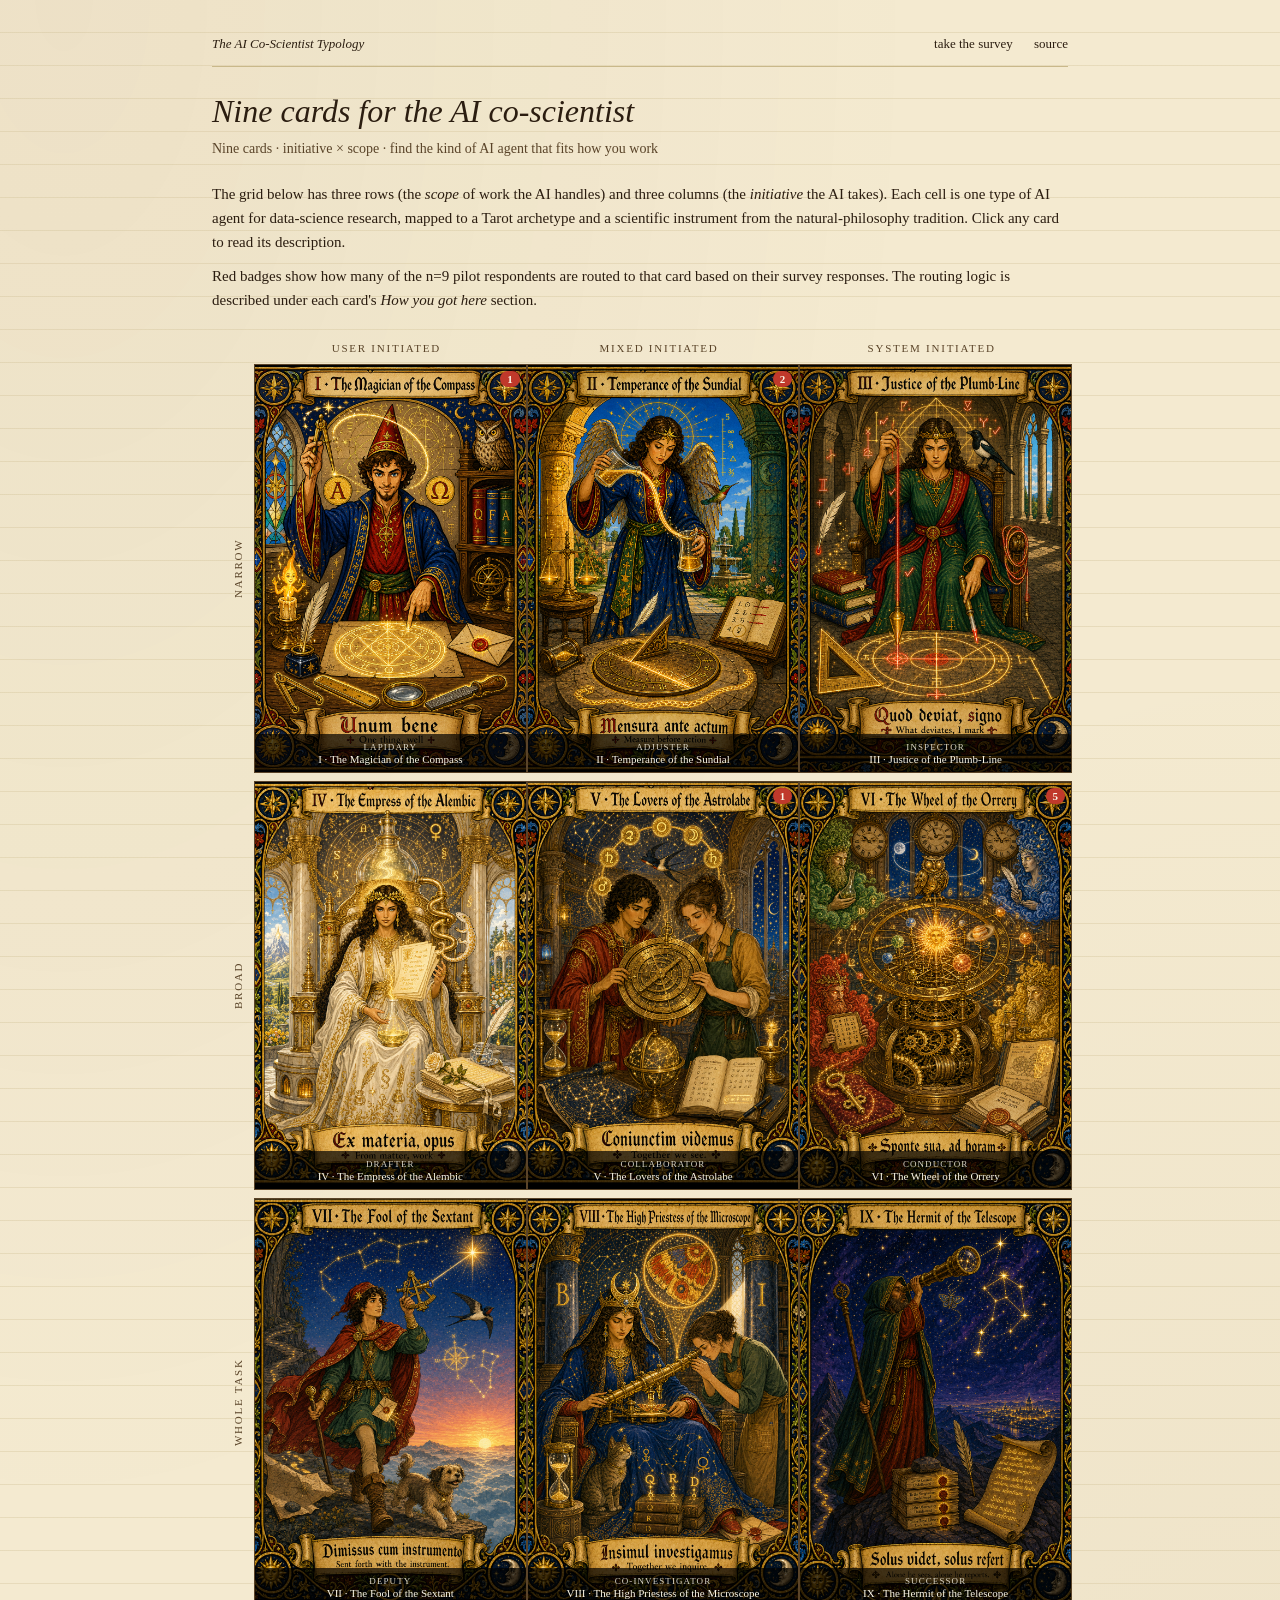
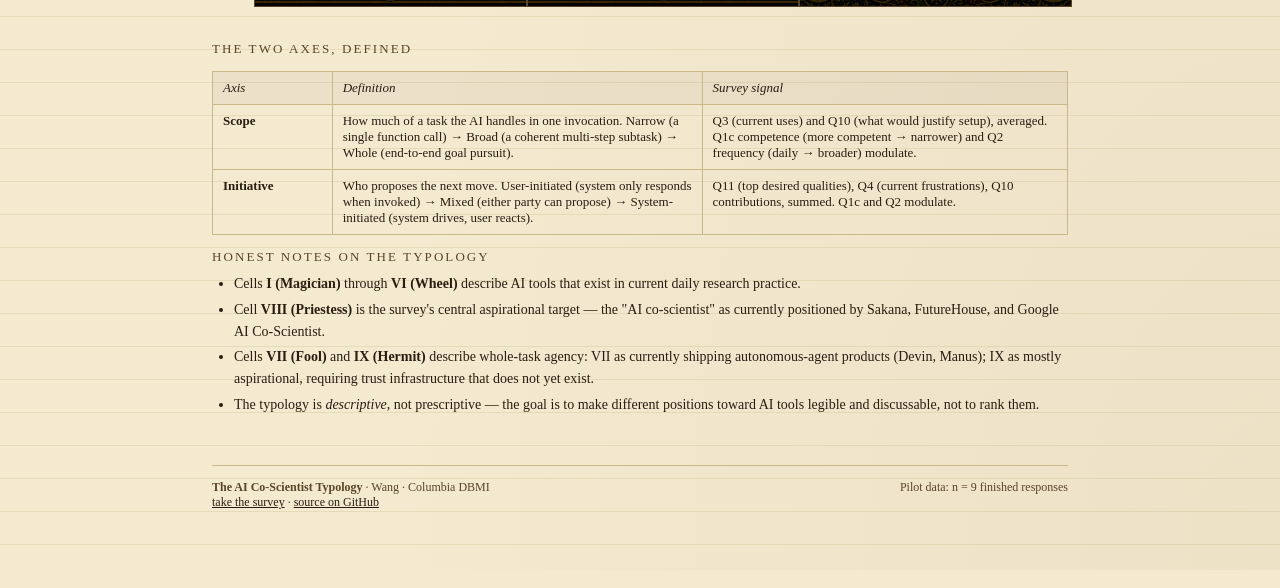
==== index.html @ b5b33d81 "add items" ====
<!doctype html>
<html lang="en">
<head>
<meta charset="utf-8" />
<title>The AI Co-Scientist Typology</title>
<meta name="description" content="Nine cards · initiative × scope · find the kind of AI agent that fits how you work" />
<meta property="og:title" content="The AI Co-Scientist Typology" />
<meta property="og:description" content="Nine cards · initiative × scope · find the kind of AI agent that fits how you work" />
<link rel="stylesheet" href="styles.css" />
</head>
<body>
<div class="container">
  <nav class="topnav">
    <span class="brand">The AI Co-Scientist Typology</span>
    <span class="links">
      <a href="https://columbia.qualtrics.com/jfe/form/SV_PLACEHOLDER">take the survey</a>
      <a href="https://github.com/USERNAME/REPO">source</a>
    </span>
  </nav>

  <h1>Nine cards for the AI co-scientist</h1>
  <p class="index-intro">Nine cards · initiative × scope · find the kind of AI agent that fits how you work</p>

  <p>The grid below has three rows (the <em>scope</em> of work the AI handles) and three columns (the <em>initiative</em> the AI takes). Each cell is one type of AI agent for data-science research, mapped to a Tarot archetype and a scientific instrument from the natural-philosophy tradition. Click any card to read its description.</p>

  <p>Red badges show how many of the n=9 pilot respondents are routed to that card based on their survey responses. The routing logic is described under each card's <em>How you got here</em> section.</p>

  <table class="grid-table" style="margin: 30px 0;">
    <tr>
      <td></td>
      <td class="col-head">User initiated</td>
      <td class="col-head">Mixed initiated</td>
      <td class="col-head">System initiated</td>
    </tr>
<tr><td class="row-head">Narrow</td>
<td><a class="grid-cell" href="magician.html" title="Lapidary"><img src="cards/card_01_magician.png" alt="The Magician of the Compass" /><span class="label"><span class="role">Lapidary</span><br/>I · The Magician of the Compass</span><span class="badge-mini">1</span></a></td>
<td><a class="grid-cell" href="temperance.html" title="Adjuster"><img src="cards/card_02_temperance.png" alt="Temperance of the Sundial" /><span class="label"><span class="role">Adjuster</span><br/>II · Temperance of the Sundial</span><span class="badge-mini">2</span></a></td>
<td><a class="grid-cell" href="justice.html" title="Inspector"><img src="cards/card_03_justice.png" alt="Justice of the Plumb-Line" /><span class="label"><span class="role">Inspector</span><br/>III · Justice of the Plumb-Line</span></a></td>
</tr>
<tr><td class="row-head">Broad</td>
<td><a class="grid-cell" href="empress.html" title="Drafter"><img src="cards/card_04_empress.png" alt="The Empress of the Alembic" /><span class="label"><span class="role">Drafter</span><br/>IV · The Empress of the Alembic</span></a></td>
<td><a class="grid-cell" href="lovers.html" title="Collaborator"><img src="cards/card_05_lovers.png" alt="The Lovers of the Astrolabe" /><span class="label"><span class="role">Collaborator</span><br/>V · The Lovers of the Astrolabe</span><span class="badge-mini">1</span></a></td>
<td><a class="grid-cell" href="wheel.html" title="Conductor"><img src="cards/card_06_wheels.png" alt="The Wheel of the Orrery" /><span class="label"><span class="role">Conductor</span><br/>VI · The Wheel of the Orrery</span><span class="badge-mini">5</span></a></td>
</tr>
<tr><td class="row-head">Whole task</td>
<td><a class="grid-cell" href="fool.html" title="Deputy"><img src="cards/card_07_fool.png" alt="The Fool of the Sextant" /><span class="label"><span class="role">Deputy</span><br/>VII · The Fool of the Sextant</span></a></td>
<td><a class="grid-cell" href="priestess.html" title="Co-Investigator"><img src="cards/card_08_priestest.png" alt="The High Priestess of the Microscope" /><span class="label"><span class="role">Co-Investigator</span><br/>VIII · The High Priestess of the Microscope</span></a></td>
<td><a class="grid-cell" href="hermit.html" title="Successor"><img src="cards/card_09_hermit.png" alt="The Hermit of the Telescope" /><span class="label"><span class="role">Successor</span><br/>IX · The Hermit of the Telescope</span></a></td>
</tr>

  </table>

  <h3>The two axes, defined</h3>
  <table class="matrix">
    <tr>
      <th style="width: 14%;">Axis</th>
      <th>Definition</th>
      <th>Survey signal</th>
    </tr>
    <tr>
      <td><strong>Scope</strong></td>
      <td>How much of a task the AI handles in one invocation. Narrow (a single function call) → Broad (a coherent multi-step subtask) → Whole (end-to-end goal pursuit).</td>
      <td>Q3 (current uses) and Q10 (what would justify setup), averaged. Q1c competence (more competent → narrower) and Q2 frequency (daily → broader) modulate.</td>
    </tr>
    <tr>
      <td><strong>Initiative</strong></td>
      <td>Who proposes the next move. User-initiated (system only responds when invoked) → Mixed (either party can propose) → System-initiated (system drives, user reacts).</td>
      <td>Q11 (top desired qualities), Q4 (current frustrations), Q10 contributions, summed. Q1c and Q2 modulate.</td>
    </tr>
  </table>

  <h3>Honest notes on the typology</h3>
  <ul>
    <li>Cells <strong>I (Magician)</strong> through <strong>VI (Wheel)</strong> describe AI tools that exist in current daily research practice.</li>
    <li>Cell <strong>VIII (Priestess)</strong> is the survey's central aspirational target — the "AI co-scientist" as currently positioned by Sakana, FutureHouse, and Google AI Co-Scientist.</li>
    <li>Cells <strong>VII (Fool)</strong> and <strong>IX (Hermit)</strong> describe whole-task agency: VII as currently shipping autonomous-agent products (Devin, Manus); IX as mostly aspirational, requiring trust infrastructure that does not yet exist.</li>
    <li>The typology is <em>descriptive</em>, not prescriptive — the goal is to make different positions toward AI tools legible and discussable, not to rank them.</li>
  </ul>

  <footer class="page-footer">
    <div class="col-row">
      <div>
        <strong>The AI Co-Scientist Typology</strong> · Wang · Columbia DBMI<br/>
        <a href="https://columbia.qualtrics.com/jfe/form/SV_PLACEHOLDER">take the survey</a> · <a href="https://github.com/USERNAME/REPO">source on GitHub</a>
      </div>
      <div style="text-align: right;">
        Pilot data: n = 9 finished responses
      </div>
    </div>
  </footer>
</div>
</body>
</html>
---- styles.css ----
:root {
  --paper: #f4ead0;
  --paper-light: #faf6e7;
  --ink: #2b1d10;
  --ink-soft: #5a4429;
  --ink-fine: #8a6a2c;
  --rule: #c9b88a;
  --margin: #b95252;
  --gold: #d4af37;
  --lapis: #1e3a8a;
  --vermillion: #c0392b;
  --emerald: #2e7d4f;
  --saffron: #e6a817;
}

* { box-sizing: border-box; }

html, body {
  margin: 0;
  padding: 0;
  background: var(--paper);
  background-image:
    repeating-linear-gradient(transparent 0 32px, rgba(201, 184, 138, 0.30) 32px 33px),
    radial-gradient(ellipse at 5% 0%, rgba(120, 80, 40, 0.06), transparent 50%),
    radial-gradient(ellipse at 100% 100%, rgba(120, 80, 40, 0.06), transparent 50%);
  color: var(--ink);
  font-family: Georgia, "Times New Roman", serif;
  -webkit-font-smoothing: antialiased;
}

/* ---------- shared layout primitives ---------- */
.container {
  max-width: 920px;
  margin: 0 auto;
  padding: 36px 32px 60px;
}

a { color: var(--ink); }
a:hover { color: var(--vermillion); }

.topnav {
  display: flex;
  justify-content: space-between;
  align-items: center;
  border-bottom: 1px solid var(--rule);
  padding-bottom: 14px;
  margin-bottom: 26px;
  font-size: 13px;
  color: var(--ink-soft);
}
.topnav .brand {
  font-style: italic;
  color: var(--ink);
}
.topnav .links a { margin-left: 18px; text-decoration: none; }
.topnav .links a:hover { text-decoration: underline; }

h1, h2, h3 { font-weight: 400; }
h1 { font-size: 32px; font-style: italic; margin: 0 0 8px 0; line-height: 1.15; }
h2 { font-size: 24px; font-style: italic; margin: 0 0 8px 0; line-height: 1.15; }
h3 {
  font-size: 13px;
  letter-spacing: 0.16em;
  text-transform: uppercase;
  color: var(--ink-soft);
  margin: 0 0 8px 0;
  font-weight: 500;
}

p { line-height: 1.6; font-size: 15px; margin: 0 0 10px 0; }
ul { margin: 0 0 12px 0; padding-left: 22px; }
li { line-height: 1.55; font-size: 14px; margin-bottom: 4px; }
cite { color: var(--ink-soft); }

/* ---------- index page ---------- */
.index-intro { color: var(--ink-soft); font-size: 14px; margin: 0 0 22px 0; }

.grid-table { border-collapse: collapse; width: 100%; }
.grid-table td { padding: 0; }
.grid-table .col-head {
  text-align: center; font-size: 11px; letter-spacing: 0.16em;
  text-transform: uppercase; color: var(--ink-soft);
  padding: 0 0 6px 0;
}
.grid-table .row-head {
  font-size: 11px; letter-spacing: 0.16em; text-transform: uppercase; color: var(--ink-soft);
  padding: 0 14px 0 0; text-align: center;
  writing-mode: vertical-rl; transform: rotate(180deg);
  vertical-align: middle;
}
.grid-cell {
  display: block;
  width: 100%;
  aspect-ratio: 2 / 3;
  border: 1px solid var(--ink-soft);
  background: var(--paper-light);
  margin: 4px;
  position: relative;
  overflow: hidden;
  text-decoration: none;
  color: var(--ink);
  transition: transform 0.1s, border-color 0.1s, box-shadow 0.1s;
}
.grid-cell:hover {
  transform: scale(1.02);
  border-color: var(--ink);
  box-shadow: 0 6px 18px rgba(0, 0, 0, 0.18);
}
.grid-cell img { width: 100%; height: 100%; object-fit: cover; display: block; }
.grid-cell .label {
  position: absolute; bottom: 0; left: 0; right: 0;
  background: rgba(0, 0, 0, 0.7); color: var(--paper-light);
  padding: 6px 8px; font-size: 11px; line-height: 1.2; text-align: center;
}
.grid-cell .label .role {
  font-size: 9px; letter-spacing: 0.12em; opacity: 0.85; text-transform: uppercase;
}
.grid-cell .badge-mini {
  position: absolute; top: 6px; right: 6px;
  background: var(--vermillion); color: var(--paper-light);
  font-size: 11px; font-weight: 700;
  padding: 2px 7px; border-radius: 10px;
}

.matrix {
  width: 100%; border-collapse: collapse; font-size: 13px;
  margin: 14px 0;
}
.matrix th, .matrix td {
  border: 1px solid var(--rule);
  padding: 8px 10px;
  vertical-align: top;
  text-align: left;
}
.matrix th {
  background: rgba(0, 0, 0, 0.04);
  font-weight: 500; font-style: italic;
}

/* ---------- card page ---------- */
.card-page-header {
  display: grid;
  grid-template-columns: 280px 1fr;
  gap: 36px;
  margin-bottom: 28px;
}

@media (max-width: 720px) {
  .card-page-header { grid-template-columns: 1fr; }
}

.card-image {
  border: 1px solid var(--ink-soft);
  background: var(--paper-light);
}
.card-image img { width: 100%; display: block; }

.card-meta .role {
  font-size: 13px; color: var(--ink-soft);
  letter-spacing: 0.08em; text-transform: uppercase;
  margin-bottom: 14px;
}
.badge-row {
  display: flex; flex-wrap: wrap; gap: 6px; margin-bottom: 14px;
}
.badge {
  font-size: 11px; letter-spacing: 0.08em; text-transform: uppercase;
  padding: 3px 10px;
  border: 1px solid var(--ink-soft);
  color: var(--ink);
  background: rgba(212, 175, 55, 0.10);
}
.badge.warn {
  background: rgba(185, 82, 82, 0.10);
  border-color: var(--margin);
  color: var(--margin);
}
.badge.gold { background: rgba(212, 175, 55, 0.20); }
.motto {
  font-style: italic;
  font-size: 16px;
  border-left: 3px solid var(--gold);
  padding: 6px 12px;
  margin: 12px 0;
  color: var(--ink);
}
.motto .gloss {
  font-style: normal;
  color: var(--ink-soft);
  font-size: 13px;
}

.section { margin: 26px 0 8px 0; }

.quote {
  font-style: italic;
  color: var(--ink-soft);
  border-left: 2px solid var(--margin);
  padding-left: 12px;
  margin: 8px 0;
}

hr { border: none; border-top: 1px solid var(--rule); margin: 26px 0; }

.cta {
  background: rgba(212, 175, 55, 0.10);
  border: 1px solid var(--gold);
  padding: 14px 16px;
  margin-top: 28px;
  font-size: 14px;
}
.cta a { font-weight: 700; }

footer.page-footer {
  margin-top: 50px;
  padding-top: 14px;
  border-top: 1px solid var(--rule);
  font-size: 12px;
  color: var(--ink-soft);
}
footer.page-footer .col-row { display: flex; justify-content: space-between; gap: 20px; flex-wrap: wrap; }
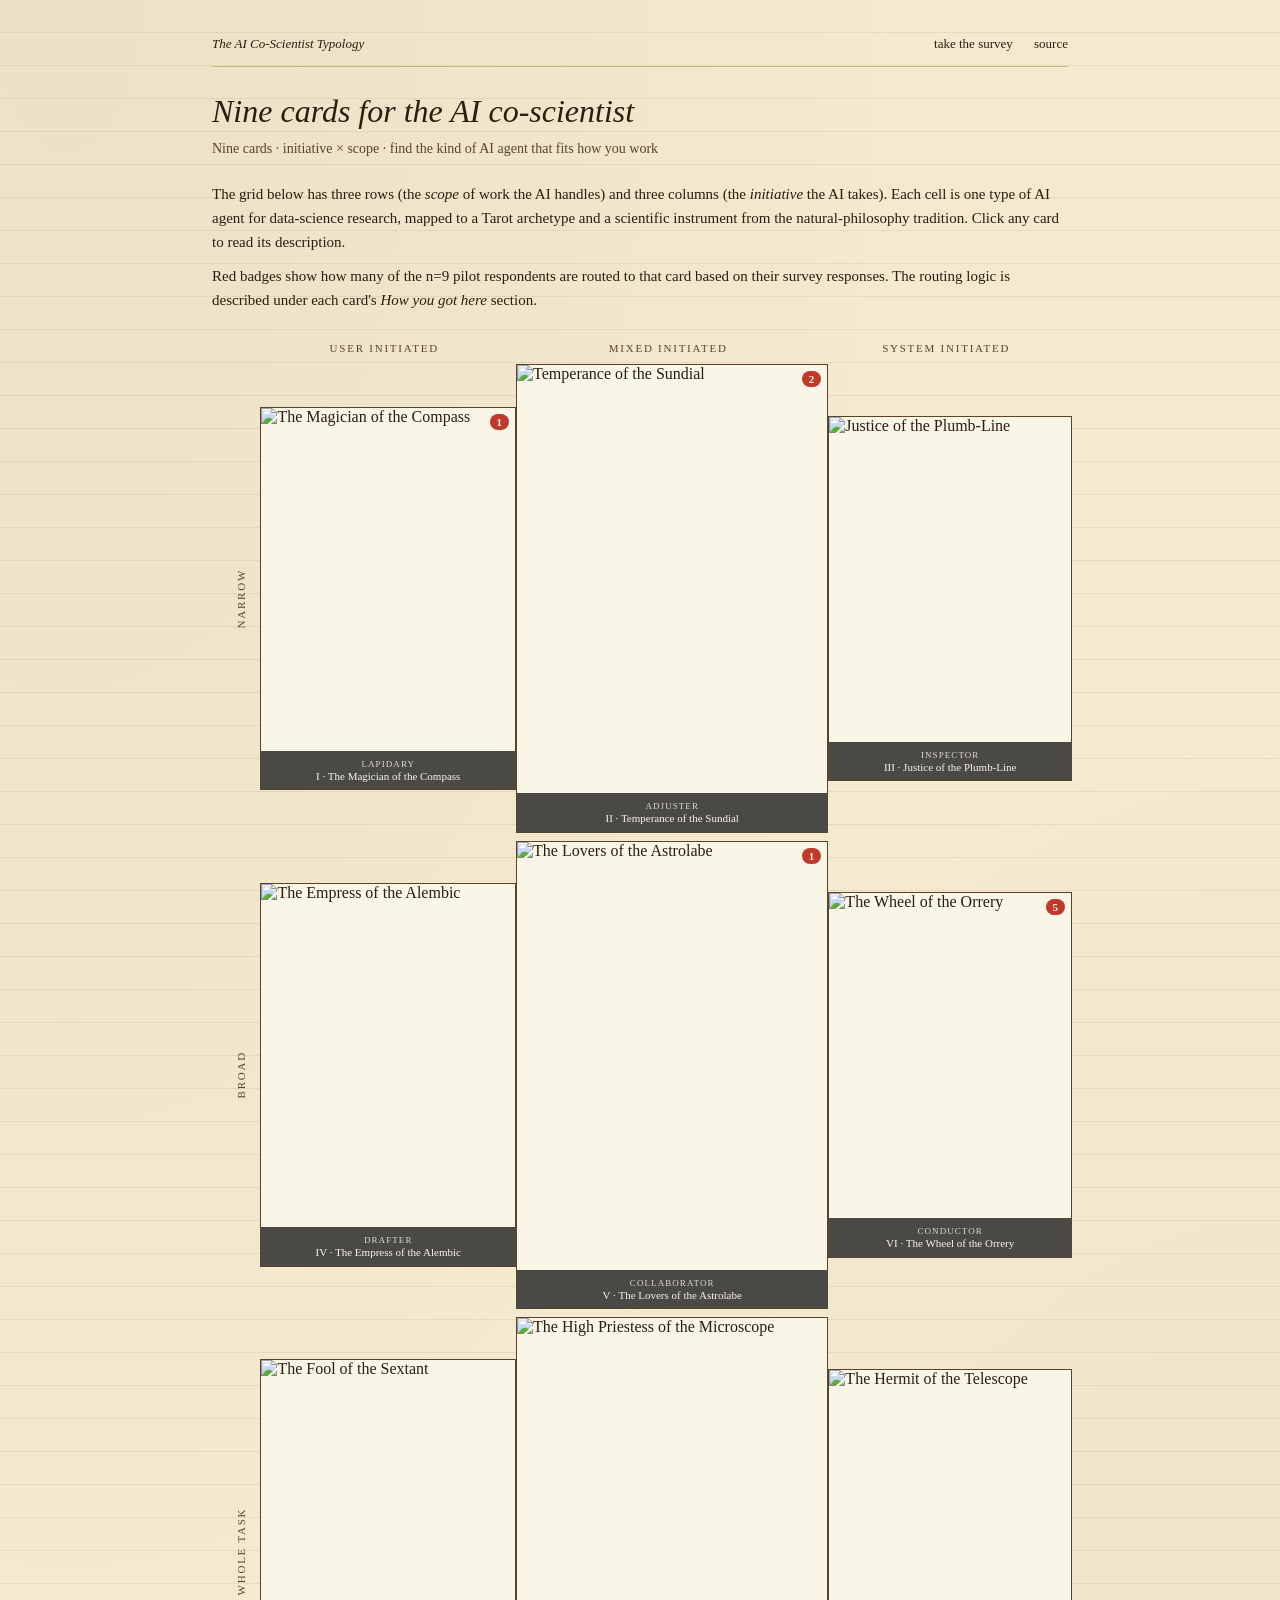
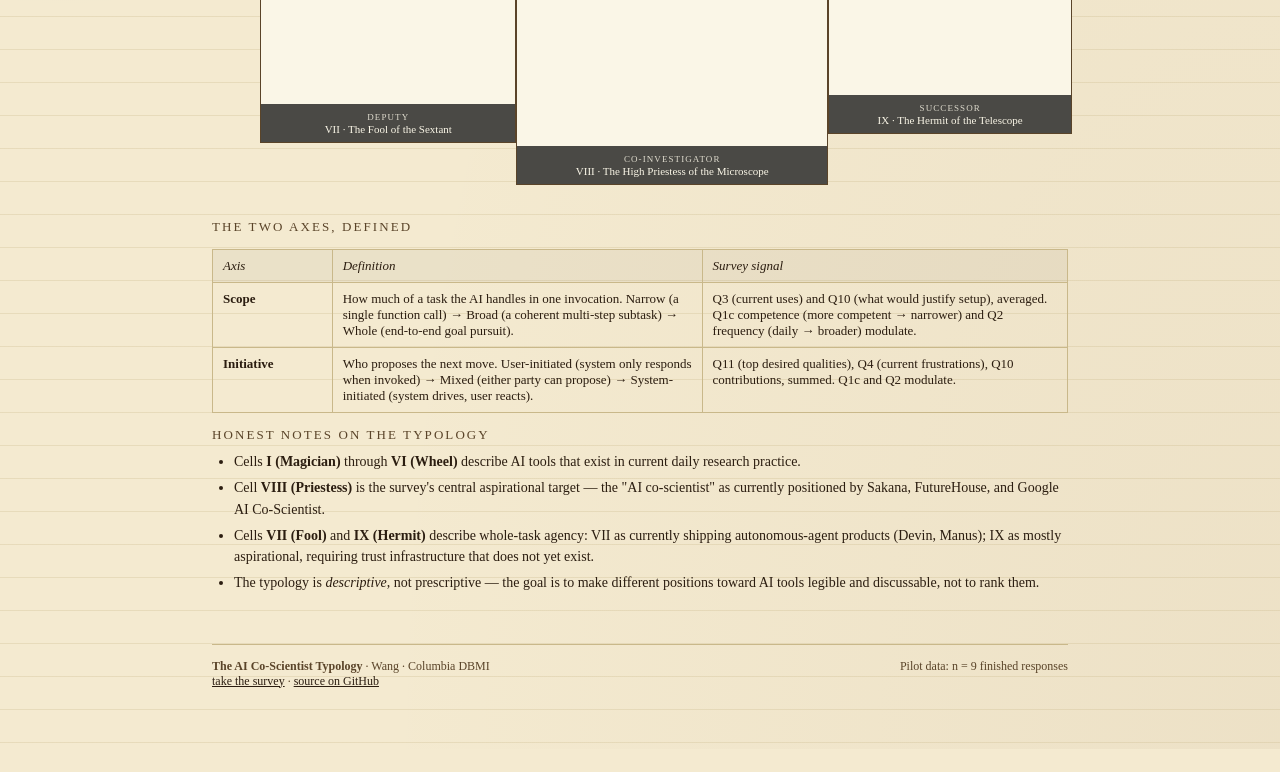
==== commit 42508aea: "Wire real survey URL into card CTAs" ====
--- a/index.html
+++ b/index.html
@@ -13,8 +13,8 @@
   <nav class="topnav">
     <span class="brand">The AI Co-Scientist Typology</span>
     <span class="links">
-      <a href="https://columbia.qualtrics.com/jfe/form/SV_PLACEHOLDER">take the survey</a>
-      <a href="https://github.com/USERNAME/REPO">source</a>
+      <a href="https://cumc.co1.qualtrics.com/jfe/form/SV_9uWW9GgwPuRucoS">take the survey</a>
+      <a href="https://github.com/WillKeWang/emblema">source</a>
     </span>
   </nav>
 
@@ -81,7 +81,7 @@
     <div class="col-row">
       <div>
         <strong>The AI Co-Scientist Typology</strong> · Wang · Columbia DBMI<br/>
-        <a href="https://columbia.qualtrics.com/jfe/form/SV_PLACEHOLDER">take the survey</a> · <a href="https://github.com/USERNAME/REPO">source on GitHub</a>
+        <a href="https://cumc.co1.qualtrics.com/jfe/form/SV_9uWW9GgwPuRucoS">take the survey</a> · <a href="https://github.com/WillKeWang/emblema">source on GitHub</a>
       </div>
       <div style="text-align: right;">
         Pilot data: n = 9 finished responses
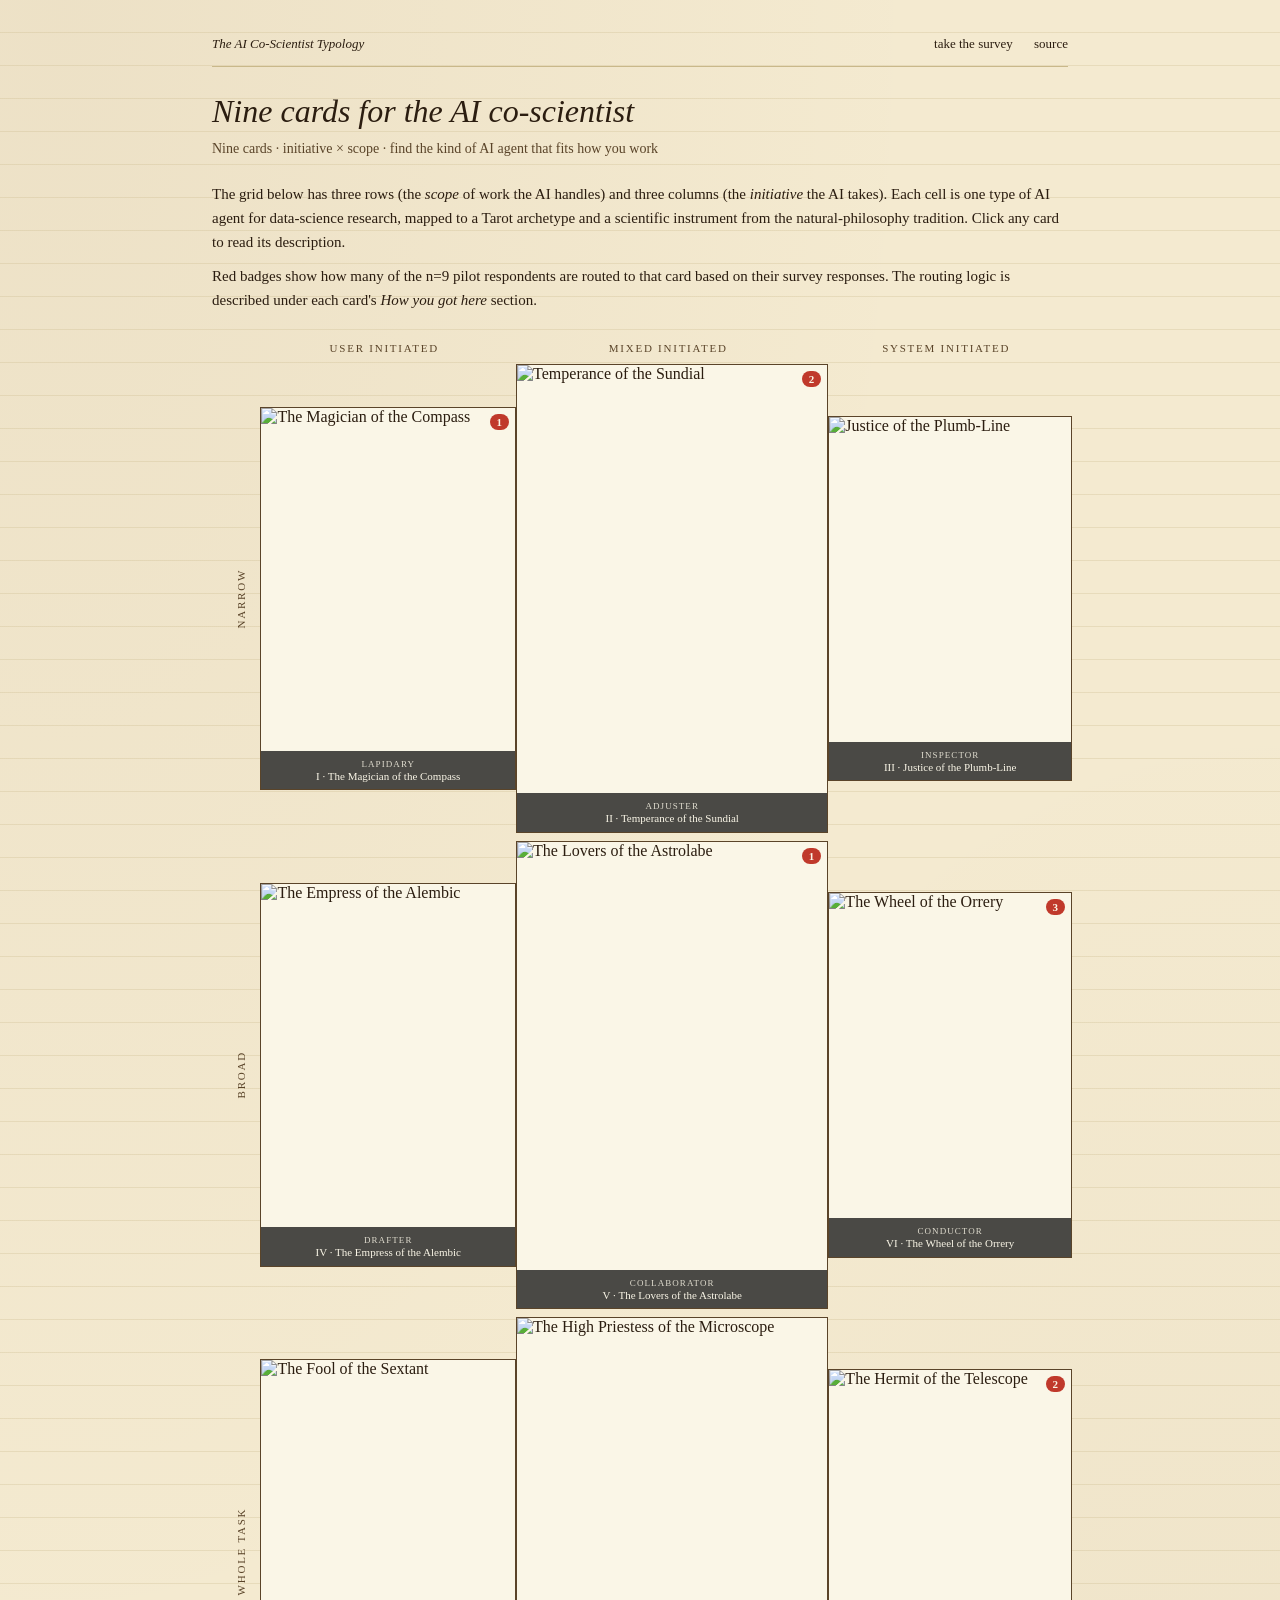
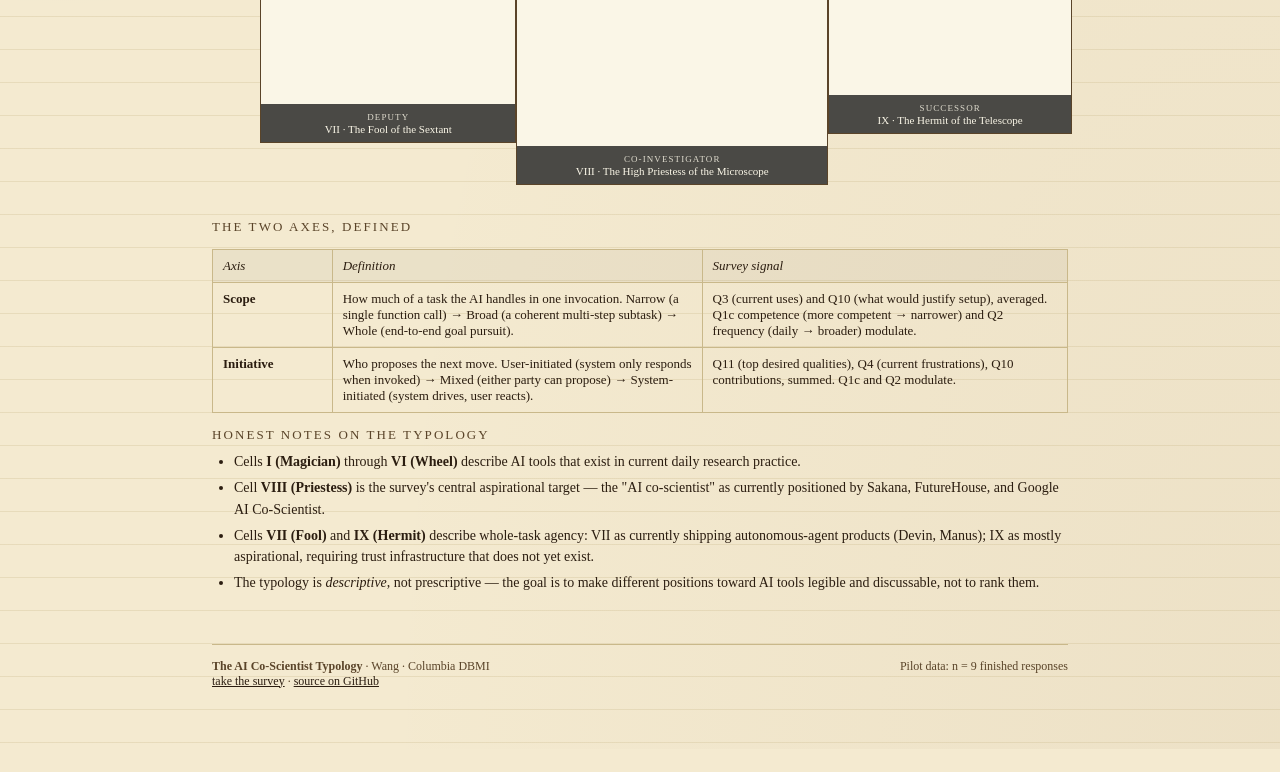
==== commit aa097386: "adding new badges" ====
--- a/index.html
+++ b/index.html
@@ -40,12 +40,12 @@
 <tr><td class="row-head">Broad</td>
 <td><a class="grid-cell" href="empress.html" title="Drafter"><img src="cards/card_04_empress.png" alt="The Empress of the Alembic" /><span class="label"><span class="role">Drafter</span><br/>IV · The Empress of the Alembic</span></a></td>
 <td><a class="grid-cell" href="lovers.html" title="Collaborator"><img src="cards/card_05_lovers.png" alt="The Lovers of the Astrolabe" /><span class="label"><span class="role">Collaborator</span><br/>V · The Lovers of the Astrolabe</span><span class="badge-mini">1</span></a></td>
-<td><a class="grid-cell" href="wheel.html" title="Conductor"><img src="cards/card_06_wheels.png" alt="The Wheel of the Orrery" /><span class="label"><span class="role">Conductor</span><br/>VI · The Wheel of the Orrery</span><span class="badge-mini">5</span></a></td>
+<td><a class="grid-cell" href="wheel.html" title="Conductor"><img src="cards/card_06_wheels.png" alt="The Wheel of the Orrery" /><span class="label"><span class="role">Conductor</span><br/>VI · The Wheel of the Orrery</span><span class="badge-mini">3</span></a></td>
 </tr>
 <tr><td class="row-head">Whole task</td>
 <td><a class="grid-cell" href="fool.html" title="Deputy"><img src="cards/card_07_fool.png" alt="The Fool of the Sextant" /><span class="label"><span class="role">Deputy</span><br/>VII · The Fool of the Sextant</span></a></td>
 <td><a class="grid-cell" href="priestess.html" title="Co-Investigator"><img src="cards/card_08_priestest.png" alt="The High Priestess of the Microscope" /><span class="label"><span class="role">Co-Investigator</span><br/>VIII · The High Priestess of the Microscope</span></a></td>
-<td><a class="grid-cell" href="hermit.html" title="Successor"><img src="cards/card_09_hermit.png" alt="The Hermit of the Telescope" /><span class="label"><span class="role">Successor</span><br/>IX · The Hermit of the Telescope</span></a></td>
+<td><a class="grid-cell" href="hermit.html" title="Successor"><img src="cards/card_09_hermit.png" alt="The Hermit of the Telescope" /><span class="label"><span class="role">Successor</span><br/>IX · The Hermit of the Telescope</span><span class="badge-mini">2</span></a></td>
 </tr>
 
   </table>
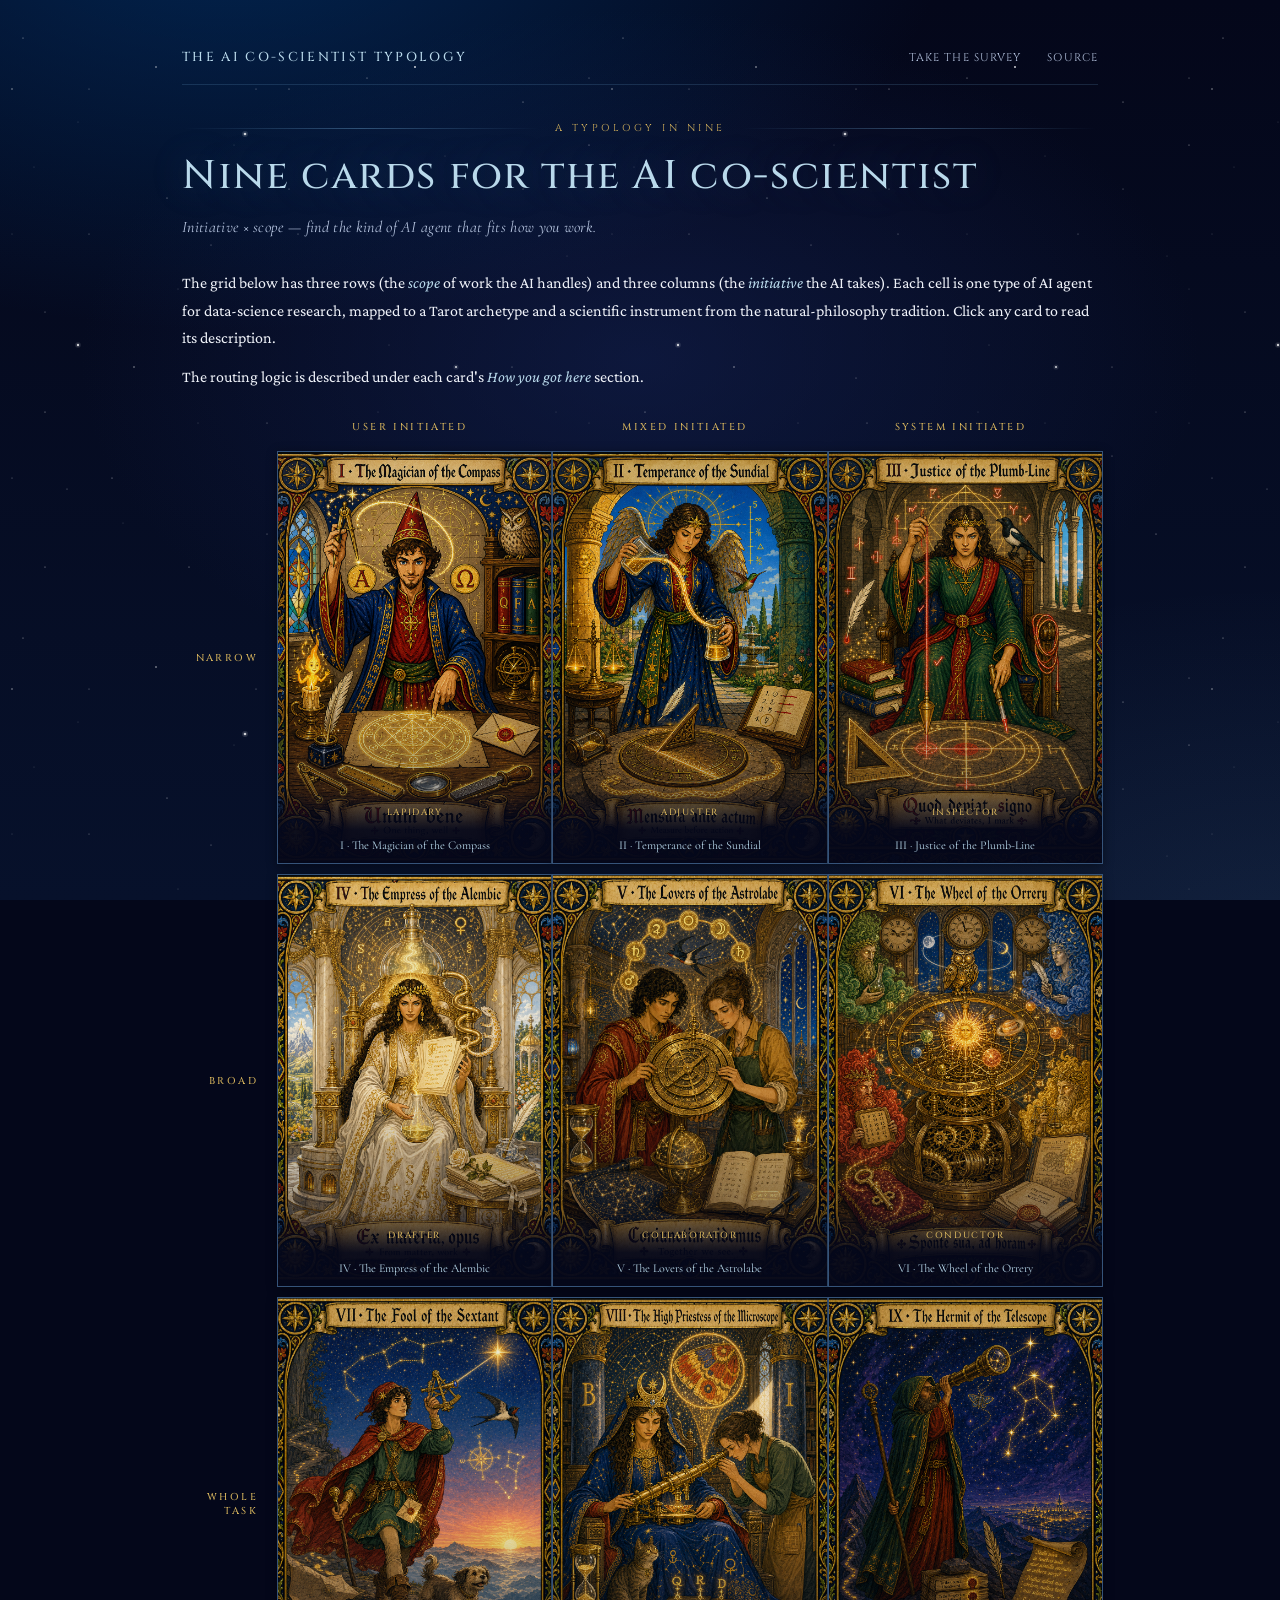
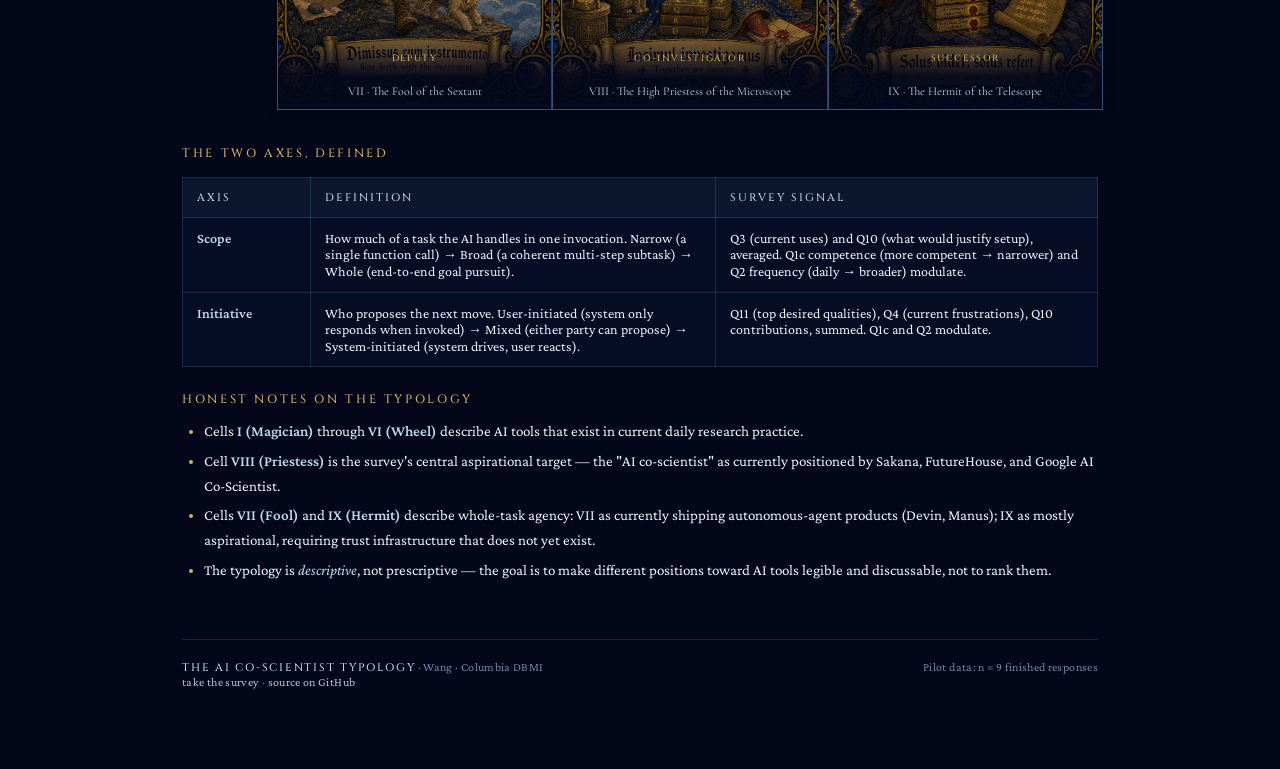
==== commit 9c00d283: "add new styles" ====
--- a/index.html
+++ b/index.html
@@ -18,12 +18,13 @@
     </span>
   </nav>
 
+  <div class="ornament">A typology in nine</div>
   <h1>Nine cards for the AI co-scientist</h1>
-  <p class="index-intro">Nine cards · initiative × scope · find the kind of AI agent that fits how you work</p>
+  <p class="index-intro">Initiative × scope — find the kind of AI agent that fits how you work.</p>
 
   <p>The grid below has three rows (the <em>scope</em> of work the AI handles) and three columns (the <em>initiative</em> the AI takes). Each cell is one type of AI agent for data-science research, mapped to a Tarot archetype and a scientific instrument from the natural-philosophy tradition. Click any card to read its description.</p>
 
-  <p>Red badges show how many of the n=9 pilot respondents are routed to that card based on their survey responses. The routing logic is described under each card's <em>How you got here</em> section.</p>
+  <p>The routing logic is described under each card's <em>How you got here</em> section.</p>
 
   <table class="grid-table" style="margin: 30px 0;">
     <tr>
@@ -33,19 +34,19 @@
       <td class="col-head">System initiated</td>
     </tr>
 <tr><td class="row-head">Narrow</td>
-<td><a class="grid-cell" href="magician.html" title="Lapidary"><img src="cards/card_01_magician.png" alt="The Magician of the Compass" /><span class="label"><span class="role">Lapidary</span><br/>I · The Magician of the Compass</span><span class="badge-mini">1</span></a></td>
-<td><a class="grid-cell" href="temperance.html" title="Adjuster"><img src="cards/card_02_temperance.png" alt="Temperance of the Sundial" /><span class="label"><span class="role">Adjuster</span><br/>II · Temperance of the Sundial</span><span class="badge-mini">2</span></a></td>
+<td><a class="grid-cell" href="magician.html" title="Lapidary"><img src="cards/card_01_magician.png" alt="The Magician of the Compass" /><span class="label"><span class="role">Lapidary</span><br/>I · The Magician of the Compass</span></a></td>
+<td><a class="grid-cell" href="temperance.html" title="Adjuster"><img src="cards/card_02_temperance.png" alt="Temperance of the Sundial" /><span class="label"><span class="role">Adjuster</span><br/>II · Temperance of the Sundial</span></a></td>
 <td><a class="grid-cell" href="justice.html" title="Inspector"><img src="cards/card_03_justice.png" alt="Justice of the Plumb-Line" /><span class="label"><span class="role">Inspector</span><br/>III · Justice of the Plumb-Line</span></a></td>
 </tr>
 <tr><td class="row-head">Broad</td>
 <td><a class="grid-cell" href="empress.html" title="Drafter"><img src="cards/card_04_empress.png" alt="The Empress of the Alembic" /><span class="label"><span class="role">Drafter</span><br/>IV · The Empress of the Alembic</span></a></td>
-<td><a class="grid-cell" href="lovers.html" title="Collaborator"><img src="cards/card_05_lovers.png" alt="The Lovers of the Astrolabe" /><span class="label"><span class="role">Collaborator</span><br/>V · The Lovers of the Astrolabe</span><span class="badge-mini">1</span></a></td>
-<td><a class="grid-cell" href="wheel.html" title="Conductor"><img src="cards/card_06_wheels.png" alt="The Wheel of the Orrery" /><span class="label"><span class="role">Conductor</span><br/>VI · The Wheel of the Orrery</span><span class="badge-mini">3</span></a></td>
+<td><a class="grid-cell" href="lovers.html" title="Collaborator"><img src="cards/card_05_lovers.png" alt="The Lovers of the Astrolabe" /><span class="label"><span class="role">Collaborator</span><br/>V · The Lovers of the Astrolabe</span></a></td>
+<td><a class="grid-cell" href="wheel.html" title="Conductor"><img src="cards/card_06_wheels.png" alt="The Wheel of the Orrery" /><span class="label"><span class="role">Conductor</span><br/>VI · The Wheel of the Orrery</span></a></td>
 </tr>
 <tr><td class="row-head">Whole task</td>
 <td><a class="grid-cell" href="fool.html" title="Deputy"><img src="cards/card_07_fool.png" alt="The Fool of the Sextant" /><span class="label"><span class="role">Deputy</span><br/>VII · The Fool of the Sextant</span></a></td>
 <td><a class="grid-cell" href="priestess.html" title="Co-Investigator"><img src="cards/card_08_priestest.png" alt="The High Priestess of the Microscope" /><span class="label"><span class="role">Co-Investigator</span><br/>VIII · The High Priestess of the Microscope</span></a></td>
-<td><a class="grid-cell" href="hermit.html" title="Successor"><img src="cards/card_09_hermit.png" alt="The Hermit of the Telescope" /><span class="label"><span class="role">Successor</span><br/>IX · The Hermit of the Telescope</span><span class="badge-mini">2</span></a></td>
+<td><a class="grid-cell" href="hermit.html" title="Successor"><img src="cards/card_09_hermit.png" alt="The Hermit of the Telescope" /><span class="label"><span class="role">Successor</span><br/>IX · The Hermit of the Telescope</span></a></td>
 </tr>
 
   </table>
--- a/styles.css
+++ b/styles.css
@@ -1,221 +1,382 @@
+@import url('https://fonts.googleapis.com/css2?family=Cinzel:wght@400;500;600&family=Cormorant+Garamond:ital,wght@0,400;0,500;0,600;1,400;1,500;1,600&family=Crimson+Pro:ital,wght@0,400;0,500;1,400&display=swap');
+
 :root {
-  --paper: #f4ead0;
-  --paper-light: #faf6e7;
-  --ink: #2b1d10;
-  --ink-soft: #5a4429;
-  --ink-fine: #8a6a2c;
-  --rule: #c9b88a;
-  --margin: #b95252;
-  --gold: #d4af37;
-  --lapis: #1e3a8a;
-  --vermillion: #c0392b;
-  --emerald: #2e7d4f;
-  --saffron: #e6a817;
+  --bg-deep: #04071a;
+  --bg: #07112b;
+  --bg-card: #0e1a3c;
+  --bg-elev: #142253;
+  --columbia-blue: #75B0DD;     /* Columbia accent */
+  --columbia-light: #B9D9EB;    /* Columbia light */
+  --columbia-royal: #003E7E;    /* Columbia royal */
+  --rule: rgba(117, 176, 221, 0.18);
+  --rule-strong: rgba(117, 176, 221, 0.38);
+  --text: #eef1f8;
+  --text-soft: #b4c2dd;
+  --text-fine: #7184a8;
+  --gold: #d4b25c;
+  --gold-soft: #8a6f2c;
+  --vermillion: #e4654d;
 }
 
 * { box-sizing: border-box; }
 
 html, body {
-  margin: 0;
-  padding: 0;
-  background: var(--paper);
-  background-image:
-    repeating-linear-gradient(transparent 0 32px, rgba(201, 184, 138, 0.30) 32px 33px),
-    radial-gradient(ellipse at 5% 0%, rgba(120, 80, 40, 0.06), transparent 50%),
-    radial-gradient(ellipse at 100% 100%, rgba(120, 80, 40, 0.06), transparent 50%);
-  color: var(--ink);
-  font-family: Georgia, "Times New Roman", serif;
+  margin: 0; padding: 0;
+  color: var(--text);
+  font-family: 'Crimson Pro', Georgia, 'Times New Roman', serif;
   -webkit-font-smoothing: antialiased;
-}
-
-/* ---------- shared layout primitives ---------- */
+  background: var(--bg-deep);
+  min-height: 100vh;
+}
+
+body {
+  position: relative;
+  background:
+    radial-gradient(ellipse 1200px 700px at 18% -10%, rgba(0, 62, 126, 0.55), transparent 60%),
+    radial-gradient(ellipse 1000px 600px at 100% 105%, rgba(117, 176, 221, 0.10), transparent 60%),
+    radial-gradient(ellipse 800px 500px at 50% 40%, rgba(20, 34, 83, 0.55), transparent 70%),
+    linear-gradient(180deg, var(--bg-deep) 0%, var(--bg) 100%);
+  background-attachment: fixed;
+}
+
+/* starfield — tiled SVG, dense small stars + a few brighter ones with glow */
+body::before {
+  content: '';
+  position: fixed;
+  inset: 0;
+  z-index: 0;
+  pointer-events: none;
+  opacity: 0.85;
+  background-image: url("data:image/svg+xml;utf8,<svg xmlns='http://www.w3.org/2000/svg' width='600' height='600' viewBox='0 0 600 600'><g fill='white'><circle cx='23' cy='38' r='0.6' opacity='0.7'/><circle cx='78' cy='122' r='0.4' opacity='0.5'/><circle cx='156' cy='67' r='0.8' opacity='0.85'/><circle cx='211' cy='245' r='0.5' opacity='0.65'/><circle cx='289' cy='89' r='0.6' opacity='0.7'/><circle cx='334' cy='178' r='0.4' opacity='0.5'/><circle cx='415' cy='67' r='1' opacity='0.95'/><circle cx='478' cy='234' r='0.5' opacity='0.6'/><circle cx='523' cy='102' r='0.6' opacity='0.7'/><circle cx='567' cy='256' r='0.4' opacity='0.5'/><circle cx='45' cy='312' r='0.5' opacity='0.65'/><circle cx='134' cy='367' r='0.7' opacity='0.8'/><circle cx='198' cy='423' r='0.4' opacity='0.55'/><circle cx='256' cy='378' r='0.5' opacity='0.65'/><circle cx='312' cy='467' r='0.6' opacity='0.7'/><circle cx='378' cy='412' r='0.4' opacity='0.5'/><circle cx='456' cy='489' r='0.8' opacity='0.85'/><circle cx='512' cy='367' r='0.5' opacity='0.65'/><circle cx='67' cy='489' r='0.5' opacity='0.6'/><circle cx='123' cy='523' r='0.4' opacity='0.5'/><circle cx='189' cy='567' r='0.6' opacity='0.7'/><circle cx='267' cy='534' r='0.5' opacity='0.65'/><circle cx='345' cy='556' r='0.4' opacity='0.5'/><circle cx='412' cy='523' r='0.7' opacity='0.8'/><circle cx='489' cy='567' r='0.5' opacity='0.65'/><circle cx='556' cy='534' r='0.6' opacity='0.7'/><circle cx='34' cy='167' r='0.4' opacity='0.5'/><circle cx='89' cy='234' r='0.5' opacity='0.6'/><circle cx='167' cy='198' r='0.6' opacity='0.7'/><circle cx='234' cy='145' r='0.4' opacity='0.5'/><circle cx='298' cy='234' r='0.5' opacity='0.65'/><circle cx='367' cy='289' r='0.7' opacity='0.8'/><circle cx='445' cy='156' r='0.4' opacity='0.5'/><circle cx='523' cy='189' r='0.5' opacity='0.6'/><circle cx='589' cy='145' r='0.6' opacity='0.7'/><circle cx='12' cy='234' r='0.4' opacity='0.55'/><circle cx='12' cy='478' r='0.5' opacity='0.6'/><circle cx='589' cy='423' r='0.4' opacity='0.5'/><circle cx='589' cy='78' r='0.5' opacity='0.65'/><circle cx='12' cy='89' r='0.7' opacity='0.8'/><circle cx='112' cy='478' r='0.6' opacity='0.7'/><circle cx='256' cy='89' r='0.5' opacity='0.65'/><circle cx='389' cy='345' r='0.4' opacity='0.55'/><circle cx='478' cy='312' r='0.5' opacity='0.6'/><circle cx='556' cy='412' r='0.4' opacity='0.5'/><circle cx='45' cy='412' r='0.6' opacity='0.7'/><circle cx='89' cy='89' r='0.5' opacity='0.6'/><circle cx='178' cy='289' r='0.4' opacity='0.55'/><circle cx='289' cy='189' r='0.5' opacity='0.6'/><circle cx='367' cy='78' r='0.6' opacity='0.7'/><circle cx='445' cy='423' r='0.4' opacity='0.5'/><circle cx='512' cy='456' r='0.5' opacity='0.65'/><circle cx='589' cy='289' r='0.4' opacity='0.5'/><circle cx='45' cy='567' r='0.6' opacity='0.7'/><circle cx='267' cy='423' r='0.5' opacity='0.65'/><circle cx='367' cy='234' r='0.4' opacity='0.5'/></g><g fill='white'><circle cx='245' cy='134' r='1.3' opacity='0.95'/><circle cx='245' cy='134' r='3' opacity='0.15'/><circle cx='456' cy='367' r='1.1' opacity='0.92'/><circle cx='456' cy='367' r='2.6' opacity='0.13'/><circle cx='78' cy='345' r='1.2' opacity='0.94'/><circle cx='78' cy='345' r='2.8' opacity='0.14'/></g></svg>");
+  background-repeat: repeat;
+  background-size: 600px 600px;
+}
+
 .container {
-  max-width: 920px;
+  position: relative;
+  z-index: 1;
+  max-width: 980px;
   margin: 0 auto;
-  padding: 36px 32px 60px;
-}
-
-a { color: var(--ink); }
-a:hover { color: var(--vermillion); }
+  padding: 48px 32px 80px;
+}
+
+a {
+  color: var(--columbia-blue);
+  transition: color 0.15s;
+}
+a:hover { color: var(--columbia-light); }
 
 .topnav {
-  display: flex;
-  justify-content: space-between;
-  align-items: center;
+  display: flex; justify-content: space-between; align-items: center;
   border-bottom: 1px solid var(--rule);
-  padding-bottom: 14px;
-  margin-bottom: 26px;
+  padding-bottom: 18px; margin-bottom: 36px;
+  font-size: 12px;
+  color: var(--text-soft);
+}
+.topnav .brand {
+  font-family: 'Cinzel', serif;
+  font-style: normal;
+  letter-spacing: 0.18em;
+  font-weight: 500;
   font-size: 13px;
-  color: var(--ink-soft);
-}
-.topnav .brand {
+  color: var(--columbia-light);
+  text-transform: uppercase;
+}
+.topnav .links a {
+  margin-left: 24px;
+  text-decoration: none;
+  color: var(--text-soft);
+  letter-spacing: 0.10em;
+  font-family: 'Cinzel', serif;
+  font-size: 11px;
+  text-transform: uppercase;
+}
+.topnav .links a:hover { color: var(--columbia-light); }
+
+h1, h2, h3 { font-weight: 400; }
+h1 {
+  font-family: 'Cinzel', serif;
+  font-size: 40px;
+  font-weight: 500;
+  letter-spacing: 0.04em;
+  margin: 0 0 14px 0;
+  line-height: 1.18;
+  color: var(--columbia-light);
+  text-shadow: 0 0 40px rgba(117, 176, 221, 0.28);
+}
+h2 {
+  font-family: 'Cormorant Garamond', Georgia, serif;
+  font-size: 26px;
   font-style: italic;
-  color: var(--ink);
-}
-.topnav .links a { margin-left: 18px; text-decoration: none; }
-.topnav .links a:hover { text-decoration: underline; }
-
-h1, h2, h3 { font-weight: 400; }
-h1 { font-size: 32px; font-style: italic; margin: 0 0 8px 0; line-height: 1.15; }
-h2 { font-size: 24px; font-style: italic; margin: 0 0 8px 0; line-height: 1.15; }
+  font-weight: 500;
+  margin: 0 0 10px 0;
+  color: var(--columbia-light);
+}
 h3 {
-  font-size: 13px;
-  letter-spacing: 0.16em;
-  text-transform: uppercase;
-  color: var(--ink-soft);
-  margin: 0 0 8px 0;
-  font-weight: 500;
-}
-
-p { line-height: 1.6; font-size: 15px; margin: 0 0 10px 0; }
-ul { margin: 0 0 12px 0; padding-left: 22px; }
-li { line-height: 1.55; font-size: 14px; margin-bottom: 4px; }
-cite { color: var(--ink-soft); }
-
-/* ---------- index page ---------- */
-.index-intro { color: var(--ink-soft); font-size: 14px; margin: 0 0 22px 0; }
-
-.grid-table { border-collapse: collapse; width: 100%; }
+  font-family: 'Cinzel', serif;
+  font-size: 12px;
+  letter-spacing: 0.22em;
+  text-transform: uppercase;
+  color: var(--gold);
+  margin: 0 0 12px 0;
+  font-weight: 500;
+}
+
+p {
+  line-height: 1.7;
+  font-size: 16px;
+  margin: 0 0 12px 0;
+  color: var(--text);
+}
+ul { margin: 0 0 14px 0; padding-left: 22px; }
+li { line-height: 1.65; font-size: 15px; margin-bottom: 5px; color: var(--text); }
+li::marker { color: var(--gold); }
+cite { color: var(--text-soft); font-style: italic; }
+em { color: var(--columbia-light); font-style: italic; }
+strong { color: var(--columbia-light); font-weight: 600; }
+
+.index-intro {
+  color: var(--text-soft);
+  font-size: 16px;
+  font-style: italic;
+  margin: 0 0 28px 0;
+  font-family: 'Cormorant Garamond', serif;
+  letter-spacing: 0.02em;
+}
+
+/* the 9-card grid */
+.grid-table { border-collapse: separate; border-spacing: 0; width: 100%; }
 .grid-table td { padding: 0; }
 .grid-table .col-head {
-  text-align: center; font-size: 11px; letter-spacing: 0.16em;
-  text-transform: uppercase; color: var(--ink-soft);
-  padding: 0 0 6px 0;
+  text-align: center;
+  font-family: 'Cinzel', serif;
+  font-size: 10px;
+  letter-spacing: 0.24em;
+  text-transform: uppercase;
+  color: var(--gold);
+  padding: 0 6px 12px 6px;
+  font-weight: 500;
 }
 .grid-table .row-head {
-  font-size: 11px; letter-spacing: 0.16em; text-transform: uppercase; color: var(--ink-soft);
-  padding: 0 14px 0 0; text-align: center;
-  writing-mode: vertical-rl; transform: rotate(180deg);
-  vertical-align: middle;
-}
+  text-align: right;
+  font-family: 'Cinzel', serif;
+  font-size: 10px;
+  letter-spacing: 0.24em;
+  text-transform: uppercase;
+  color: var(--gold);
+  padding: 0 14px 0 0;
+  font-weight: 500;
+  width: 90px;
+}
+
 .grid-cell {
-  display: block;
-  width: 100%;
-  aspect-ratio: 2 / 3;
-  border: 1px solid var(--ink-soft);
-  background: var(--paper-light);
-  margin: 4px;
+  display: block; width: 100%; aspect-ratio: 2 / 3;
+  border: 1px solid var(--rule-strong);
+  background: var(--bg-card);
+  margin: 5px;
   position: relative;
   overflow: hidden;
   text-decoration: none;
-  color: var(--ink);
-  transition: transform 0.1s, border-color 0.1s, box-shadow 0.1s;
+  color: var(--text);
+  transition: transform 0.25s ease, border-color 0.2s, box-shadow 0.25s;
+  box-shadow: 0 2px 10px rgba(0, 0, 0, 0.45);
+}
+.grid-cell::after {
+  content: '';
+  position: absolute; inset: 0;
+  background: linear-gradient(180deg, rgba(117, 176, 221, 0.04) 0%, transparent 40%, transparent 55%, rgba(4, 7, 26, 0.55) 100%);
+  pointer-events: none;
 }
 .grid-cell:hover {
-  transform: scale(1.02);
-  border-color: var(--ink);
-  box-shadow: 0 6px 18px rgba(0, 0, 0, 0.18);
-}
-.grid-cell img { width: 100%; height: 100%; object-fit: cover; display: block; }
+  transform: translateY(-4px);
+  border-color: var(--columbia-blue);
+  box-shadow:
+    0 14px 36px rgba(0, 0, 0, 0.6),
+    0 0 0 1px rgba(117, 176, 221, 0.4),
+    0 0 28px rgba(117, 176, 221, 0.28);
+}
+.grid-cell img { width: 100%; height: 100%; object-fit: cover; display: block; opacity: 0.94; transition: opacity 0.2s; }
+.grid-cell:hover img { opacity: 1; }
 .grid-cell .label {
   position: absolute; bottom: 0; left: 0; right: 0;
-  background: rgba(0, 0, 0, 0.7); color: var(--paper-light);
-  padding: 6px 8px; font-size: 11px; line-height: 1.2; text-align: center;
+  background: linear-gradient(180deg, rgba(7, 17, 43, 0) 0%, rgba(4, 7, 26, 0.92) 55%);
+  color: var(--columbia-light);
+  padding: 18px 10px 10px;
+  font-family: 'Cormorant Garamond', serif;
+  font-size: 12px;
+  line-height: 1.3;
+  text-align: center;
+  z-index: 1;
 }
 .grid-cell .label .role {
-  font-size: 9px; letter-spacing: 0.12em; opacity: 0.85; text-transform: uppercase;
-}
-.grid-cell .badge-mini {
-  position: absolute; top: 6px; right: 6px;
-  background: var(--vermillion); color: var(--paper-light);
-  font-size: 11px; font-weight: 700;
-  padding: 2px 7px; border-radius: 10px;
-}
-
+  font-family: 'Cinzel', serif;
+  font-size: 9px;
+  letter-spacing: 0.18em;
+  color: var(--gold);
+  text-transform: uppercase;
+  display: block;
+  margin-bottom: 3px;
+  font-weight: 500;
+}
+/* the two-axis definition table */
 .matrix {
-  width: 100%; border-collapse: collapse; font-size: 13px;
-  margin: 14px 0;
+  width: 100%;
+  border-collapse: collapse;
+  font-size: 14px;
+  margin: 16px 0 24px;
+  background: rgba(7, 17, 43, 0.6);
 }
 .matrix th, .matrix td {
   border: 1px solid var(--rule);
-  padding: 8px 10px;
+  padding: 12px 14px;
   vertical-align: top;
   text-align: left;
+  color: var(--text);
 }
 .matrix th {
-  background: rgba(0, 0, 0, 0.04);
-  font-weight: 500; font-style: italic;
-}
-
-/* ---------- card page ---------- */
+  background: rgba(117, 176, 221, 0.06);
+  color: var(--columbia-light);
+  font-family: 'Cinzel', serif;
+  font-size: 11px;
+  letter-spacing: 0.18em;
+  text-transform: uppercase;
+  font-weight: 500;
+  font-style: normal;
+}
+
+/* card detail pages */
 .card-page-header {
-  display: grid;
-  grid-template-columns: 280px 1fr;
-  gap: 36px;
-  margin-bottom: 28px;
-}
-
+  display: grid; grid-template-columns: 320px 1fr; gap: 40px;
+  margin-bottom: 32px; align-items: start;
+}
 @media (max-width: 720px) {
   .card-page-header { grid-template-columns: 1fr; }
-}
-
+  .card-image { max-width: 320px; margin: 0 auto 24px; }
+}
 .card-image {
-  border: 1px solid var(--ink-soft);
-  background: var(--paper-light);
+  border: 1px solid var(--rule-strong);
+  background: var(--bg-card);
+  padding: 10px;
+  box-shadow:
+    0 0 0 1px rgba(117, 176, 221, 0.10),
+    0 14px 40px rgba(0, 0, 0, 0.6),
+    0 0 36px rgba(117, 176, 221, 0.18);
 }
 .card-image img { width: 100%; display: block; }
-
 .card-meta .role {
-  font-size: 13px; color: var(--ink-soft);
-  letter-spacing: 0.08em; text-transform: uppercase;
-  margin-bottom: 14px;
-}
-.badge-row {
-  display: flex; flex-wrap: wrap; gap: 6px; margin-bottom: 14px;
-}
+  font-family: 'Cinzel', serif;
+  font-size: 12px;
+  color: var(--gold);
+  letter-spacing: 0.18em;
+  text-transform: uppercase;
+  margin-bottom: 18px;
+}
+.badge-row { display: flex; flex-wrap: wrap; gap: 8px; margin-bottom: 18px; }
 .badge {
-  font-size: 11px; letter-spacing: 0.08em; text-transform: uppercase;
-  padding: 3px 10px;
-  border: 1px solid var(--ink-soft);
-  color: var(--ink);
-  background: rgba(212, 175, 55, 0.10);
+  font-family: 'Cinzel', serif;
+  font-size: 10px;
+  letter-spacing: 0.12em;
+  text-transform: uppercase;
+  padding: 4px 12px;
+  border: 1px solid var(--rule-strong);
+  color: var(--columbia-light);
+  background: rgba(117, 176, 221, 0.06);
+  font-weight: 500;
 }
 .badge.warn {
-  background: rgba(185, 82, 82, 0.10);
-  border-color: var(--margin);
-  color: var(--margin);
-}
-.badge.gold { background: rgba(212, 175, 55, 0.20); }
+  background: rgba(228, 101, 77, 0.12);
+  border-color: rgba(228, 101, 77, 0.55);
+  color: var(--vermillion);
+}
+.badge.gold {
+  background: rgba(212, 178, 92, 0.12);
+  border-color: rgba(212, 178, 92, 0.5);
+  color: var(--gold);
+}
+
 .motto {
+  font-family: 'Cormorant Garamond', serif;
   font-style: italic;
-  font-size: 16px;
-  border-left: 3px solid var(--gold);
-  padding: 6px 12px;
-  margin: 12px 0;
-  color: var(--ink);
+  font-size: 20px;
+  border-left: 2px solid var(--gold);
+  padding: 8px 16px;
+  margin: 16px 0;
+  color: var(--columbia-light);
 }
 .motto .gloss {
   font-style: normal;
-  color: var(--ink-soft);
+  color: var(--text-fine);
   font-size: 13px;
-}
-
-.section { margin: 26px 0 8px 0; }
+  font-family: 'Crimson Pro', serif;
+}
+
+.section { margin: 30px 0 10px 0; }
 
 .quote {
+  font-family: 'Cormorant Garamond', serif;
   font-style: italic;
-  color: var(--ink-soft);
-  border-left: 2px solid var(--margin);
-  padding-left: 12px;
-  margin: 8px 0;
-}
-
-hr { border: none; border-top: 1px solid var(--rule); margin: 26px 0; }
+  color: var(--text-soft);
+  border-left: 2px solid var(--vermillion);
+  padding-left: 14px;
+  margin: 10px 0;
+  display: block;
+}
+
+hr {
+  border: none;
+  border-top: 1px solid var(--rule);
+  margin: 32px 0;
+}
 
 .cta {
-  background: rgba(212, 175, 55, 0.10);
-  border: 1px solid var(--gold);
-  padding: 14px 16px;
-  margin-top: 28px;
-  font-size: 14px;
-}
-.cta a { font-weight: 700; }
+  background: linear-gradient(135deg, rgba(0, 62, 126, 0.38), rgba(117, 176, 221, 0.06));
+  border: 1px solid var(--rule-strong);
+  padding: 18px 20px;
+  margin-top: 32px;
+  font-size: 14.5px;
+  color: var(--text);
+  box-shadow: 0 0 28px rgba(117, 176, 221, 0.12);
+}
+.cta a {
+  color: var(--columbia-light);
+  font-weight: 600;
+}
 
 footer.page-footer {
-  margin-top: 50px;
-  padding-top: 14px;
+  margin-top: 56px;
+  padding-top: 20px;
   border-top: 1px solid var(--rule);
   font-size: 12px;
-  color: var(--ink-soft);
-}
-footer.page-footer .col-row { display: flex; justify-content: space-between; gap: 20px; flex-wrap: wrap; }
+  color: var(--text-fine);
+  letter-spacing: 0.03em;
+}
+footer.page-footer .col-row {
+  display: flex; justify-content: space-between; gap: 20px; flex-wrap: wrap;
+}
+footer.page-footer a { color: var(--text-soft); text-decoration: none; }
+footer.page-footer a:hover { color: var(--columbia-light); text-decoration: underline; }
+footer.page-footer strong {
+  color: var(--columbia-light);
+  font-family: 'Cinzel', serif;
+  font-size: 11px;
+  letter-spacing: 0.16em;
+  text-transform: uppercase;
+  font-weight: 500;
+}
+
+/* an ornamental rule for landing-page hero */
+.ornament {
+  display: flex; align-items: center; gap: 14px;
+  margin: 4px 0 18px;
+  color: var(--gold);
+  font-family: 'Cinzel', serif;
+  font-size: 10px;
+  letter-spacing: 0.35em;
+  text-transform: uppercase;
+}
+.ornament::before, .ornament::after {
+  content: '';
+  flex: 1;
+  height: 1px;
+  background: linear-gradient(90deg, transparent, var(--rule-strong), transparent);
+}
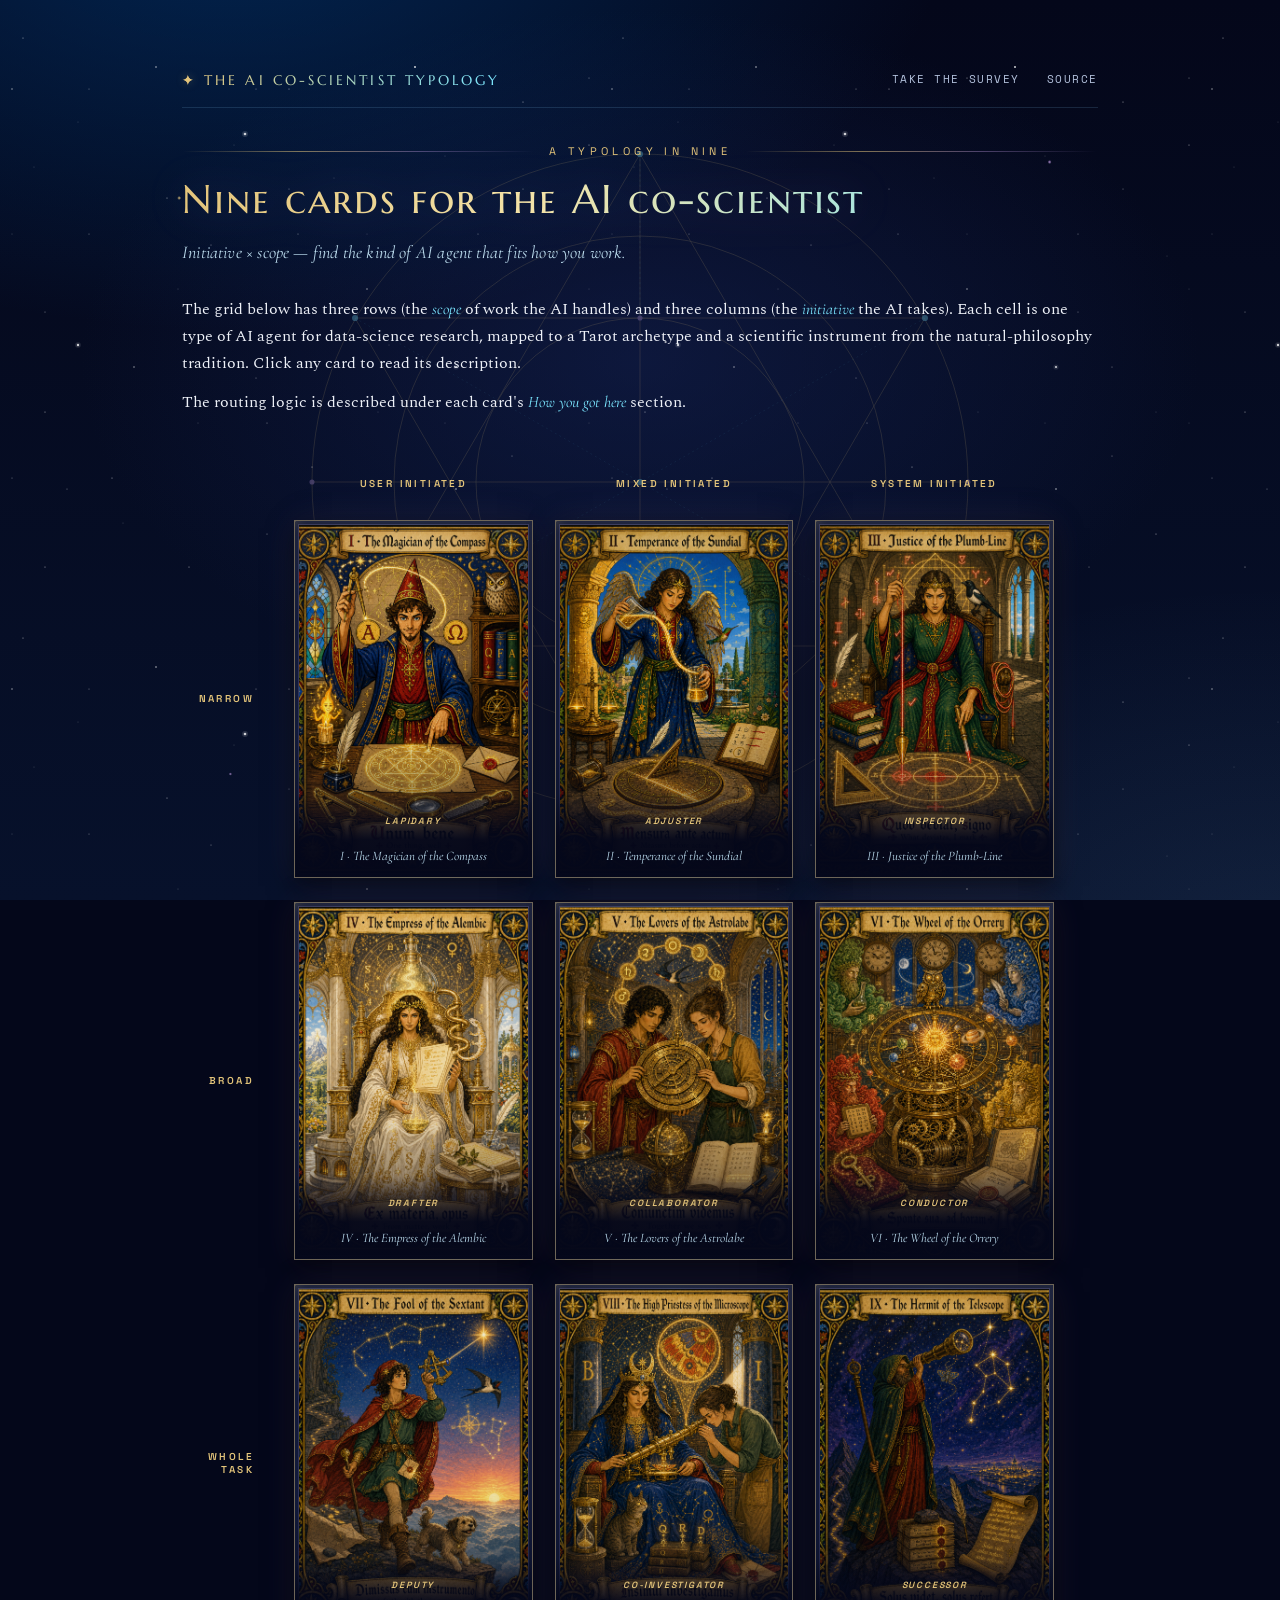
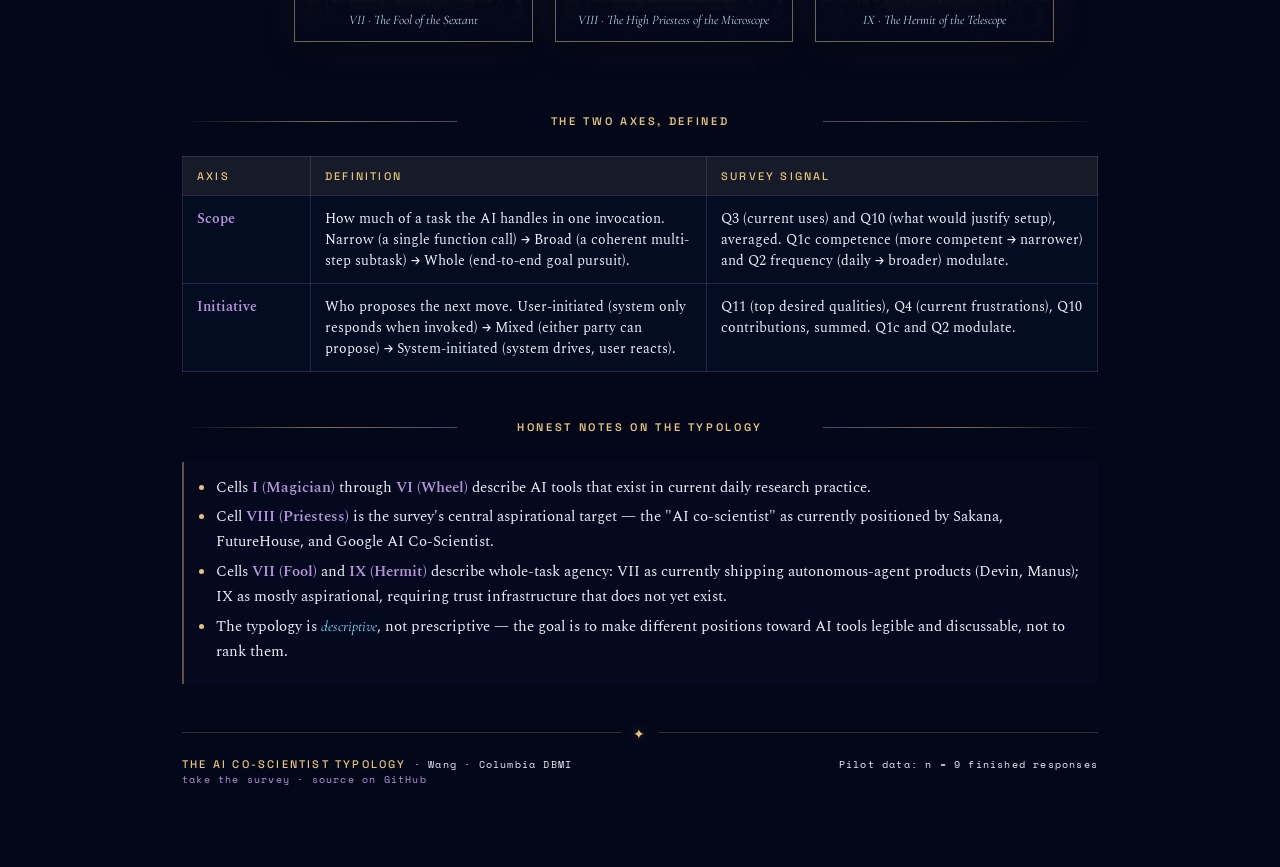
==== commit 836cd9a1: "new mystic style" ====
--- a/index.html
+++ b/index.html
@@ -7,6 +7,7 @@
 <meta property="og:title" content="The AI Co-Scientist Typology" />
 <meta property="og:description" content="Nine cards · initiative × scope · find the kind of AI agent that fits how you work" />
 <link rel="stylesheet" href="styles.css" />
+<link rel="stylesheet" href="styles-holographic.css" />
 </head>
 <body>
 <div class="container">
--- a/styles-holographic.css
+++ b/styles-holographic.css
@@ -0,0 +1,635 @@
+/* ========================================================================
+   styles-holographic.css  —  holographic occult, v2
+   Additive layer over styles.css. Story: "the tarot reading rendered as
+   a holographic oracle — sacred geometry fused with circuit traces."
+
+   v2 pushes the story harder:
+   - sacred geometry background motif (hexagram + node circuit)
+   - Roman numeral display behind the h1 (tarot card position marker)
+   - full tarot-card envelope framing the article (not just the image)
+   - holographic gradient extended to h1 / brand
+   - fused glyph ornaments (hermetic + circuit) at corners + between sections
+   - ornate section dividers between every <div class="section">
+   - pulsing star nodes + hermetic corner watermarks (kept from v1)
+   ======================================================================== */
+
+@import url('https://fonts.googleapis.com/css2?family=Marcellus+SC&family=Cormorant+Garamond:ital,wght@0,400;0,500;1,400&family=Space+Grotesk:wght@400;500;600&family=Space+Mono:ital,wght@0,400;1,400&family=Spectral:ital,wght@0,300;0,400;0,500;1,300;1,400&display=swap');
+
+:root {
+  --amethyst: #b794d8;
+  --amethyst-deep: #6e4ea3;
+  --amethyst-glow: rgba(183, 148, 216, 0.36);
+  --cyan: #7be6ff;
+  --cyan-glow: rgba(123, 230, 255, 0.38);
+  --gold-warm: #e3c47a;
+  --gold-glow: rgba(227, 196, 122, 0.38);
+  --mono: 'Space Mono', ui-monospace, 'SF Mono', Menlo, Consolas, monospace;
+  --sans-tech: 'Space Grotesk', 'Inter', -apple-system, BlinkMacSystemFont, sans-serif;
+  --serif-body: 'Spectral', Georgia, 'Times New Roman', serif;
+  --display: 'Marcellus SC', 'Marcellus', Georgia, serif;
+  --display-italic: 'Cormorant Garamond', Georgia, serif;
+}
+
+/* ---- Font swap --------------------------------------------------------- */
+html, body, p, li, .section p, .section li, .index-intro,
+.cta, .cta * { font-family: var(--serif-body); }
+.topnav .brand,
+h1, h2, .card-meta h2 {
+  font-family: var(--display) !important;
+  font-weight: 400;
+  font-style: normal !important;
+  letter-spacing: 0.05em;
+}
+h3, .section h3 {
+  font-family: var(--sans-tech) !important;
+  font-weight: 600;
+  letter-spacing: 0.24em;
+  text-transform: uppercase;
+}
+em, cite { font-family: var(--display-italic); font-style: italic; }
+
+/* ===== BACKGROUND LAYERS ================================================ */
+
+/* Sacred geometry — large faint hexagram + circuit nodes overlay.
+   Fixed, centered, low opacity. Reads as a hermetic seal that doubles
+   as a circuit board.
+*/
+html::after {
+  content: '';
+  position: fixed;
+  inset: 0;
+  z-index: 0;
+  pointer-events: none;
+  background-repeat: no-repeat;
+  background-position: center 8vh;
+  background-size: min(820px, 70vw) min(820px, 70vw);
+  opacity: 0.42;
+  background-image: url("data:image/svg+xml;utf8,<svg xmlns='http://www.w3.org/2000/svg' viewBox='0 0 800 800'><g fill='none' stroke='%23e3c47a' stroke-width='0.6' opacity='0.55'><circle cx='400' cy='400' r='320'/><circle cx='400' cy='400' r='240'/><circle cx='400' cy='400' r='160'/><polygon points='400,80 678,560 122,560' /><polygon points='400,720 122,240 678,240' /><line x1='80' y1='400' x2='720' y2='400'/><line x1='400' y1='80' x2='400' y2='720'/></g><g fill='%237be6ff' opacity='0.7'><circle cx='400' cy='80' r='3'/><circle cx='678' cy='240' r='3'/><circle cx='678' cy='560' r='3'/><circle cx='400' cy='720' r='3'/><circle cx='122' cy='560' r='3'/><circle cx='122' cy='240' r='3'/><circle cx='400' cy='400' r='3'/></g><g fill='%23b794d8' opacity='0.75'><circle cx='80' cy='400' r='2.5'/><circle cx='720' cy='400' r='2.5'/><circle cx='400' cy='240' r='2.5'/><circle cx='400' cy='560' r='2.5'/></g><g fill='none' stroke='%237be6ff' stroke-width='0.4' opacity='0.4' stroke-dasharray='2 3'><line x1='400' y1='80' x2='400' y2='240'/><line x1='678' y1='240' x2='400' y2='400'/><line x1='678' y1='560' x2='400' y2='400'/><line x1='400' y1='720' x2='400' y2='560'/><line x1='122' y1='560' x2='400' y2='400'/><line x1='122' y1='240' x2='400' y2='400'/></g></svg>");
+}
+
+/* Hermetic corner watermarks (kept from v1, tightened) */
+html::before {
+  content: '';
+  position: fixed;
+  inset: 0;
+  z-index: 0;
+  pointer-events: none;
+  background-repeat: no-repeat;
+  background-image:
+    url("data:image/svg+xml;utf8,<svg xmlns='http://www.w3.org/2000/svg' width='220' height='220' viewBox='0 0 220 220'><g fill='none' stroke='%23e3c47a' stroke-width='0.6' opacity='0.30'><circle cx='110' cy='110' r='84'/><circle cx='110' cy='110' r='58'/><circle cx='110' cy='110' r='22'/></g><text x='110' y='122' text-anchor='middle' font-family='Georgia, serif' font-size='42' fill='%23e3c47a' opacity='0.40'>☉</text></svg>"),
+    url("data:image/svg+xml;utf8,<svg xmlns='http://www.w3.org/2000/svg' width='220' height='220' viewBox='0 0 220 220'><g fill='none' stroke='%23b794d8' stroke-width='0.6' opacity='0.30'><circle cx='110' cy='110' r='84'/><circle cx='110' cy='110' r='58'/></g><text x='110' y='125' text-anchor='middle' font-family='Georgia, serif' font-size='40' fill='%23b794d8' opacity='0.42'>☽</text></svg>"),
+    url("data:image/svg+xml;utf8,<svg xmlns='http://www.w3.org/2000/svg' width='220' height='220' viewBox='0 0 220 220'><g fill='none' stroke='%237be6ff' stroke-width='0.6' opacity='0.30'><circle cx='110' cy='110' r='84'/><polygon points='110,40 170,75 170,145 110,180 50,145 50,75'/></g><text x='110' y='125' text-anchor='middle' font-family='Georgia, serif' font-size='38' fill='%237be6ff' opacity='0.42'>⌬</text></svg>"),
+    url("data:image/svg+xml;utf8,<svg xmlns='http://www.w3.org/2000/svg' width='220' height='220' viewBox='0 0 220 220'><g fill='none' stroke='%23e3c47a' stroke-width='0.6' opacity='0.30'><circle cx='110' cy='110' r='84'/></g><text x='110' y='126' text-anchor='middle' font-family='Georgia, serif' font-size='44' fill='%23e3c47a' opacity='0.42'>✦</text></svg>");
+  background-position:
+    -50px -50px,
+    calc(100% + 50px) -50px,
+    -50px calc(100% + 50px),
+    calc(100% + 50px) calc(100% + 50px);
+  background-size: 220px 220px;
+}
+
+/* Pulsing bright stars */
+body::after {
+  content: '';
+  position: fixed;
+  inset: 0;
+  z-index: 0;
+  pointer-events: none;
+  background-repeat: no-repeat;
+  background-image:
+    radial-gradient(circle 2.5px at 14% 22%, rgba(227, 196, 122, 0.95), rgba(227, 196, 122, 0) 80%),
+    radial-gradient(circle 2.5px at 82% 18%, rgba(183, 148, 216, 0.95), rgba(183, 148, 216, 0) 80%),
+    radial-gradient(circle 2px   at 32% 68%, rgba(123, 230, 255, 0.95), rgba(123, 230, 255, 0) 80%),
+    radial-gradient(circle 2.5px at 72% 78%, rgba(227, 196, 122, 0.95), rgba(227, 196, 122, 0) 80%),
+    radial-gradient(circle 2px   at 52% 38%, rgba(255, 255, 255, 0.95), rgba(255, 255, 255, 0) 80%),
+    radial-gradient(circle 2px   at 18% 86%, rgba(183, 148, 216, 0.85), rgba(183, 148, 216, 0) 80%);
+  animation: pulse-stars 6s ease-in-out infinite;
+}
+@keyframes pulse-stars {
+  0%, 100% { opacity: 0.55; }
+  50%      { opacity: 1; }
+}
+
+.container { position: relative; z-index: 2; }
+
+/* ===== TAROT-CARD ENVELOPE ============================================== */
+/* The whole <article> sits inside an ornate, gold-bordered card. */
+article {
+  position: relative;
+  margin: 12px 0 48px;
+  padding: 56px 48px 40px;
+  background:
+    radial-gradient(ellipse at top, rgba(123, 230, 255, 0.05), transparent 60%),
+    radial-gradient(ellipse at bottom, rgba(183, 148, 216, 0.06), transparent 60%),
+    rgba(7, 17, 43, 0.55);
+  border: 1px solid rgba(227, 196, 122, 0.45);
+  box-shadow:
+    inset 0 0 0 8px rgba(7, 17, 43, 0.6),
+    inset 0 0 0 9px rgba(227, 196, 122, 0.22),
+    inset 0 0 0 10px rgba(7, 17, 43, 0.5),
+    inset 0 0 0 11px rgba(183, 148, 216, 0.16),
+    0 32px 80px rgba(0, 0, 0, 0.65),
+    0 0 90px rgba(183, 148, 216, 0.10);
+}
+/* corner sigils for the envelope — fused hermetic + circuit motif */
+article::before,
+article::after {
+  content: '';
+  position: absolute;
+  pointer-events: none;
+  width: 56px;
+  height: 56px;
+  background-repeat: no-repeat;
+  background-size: contain;
+  background-image: url("data:image/svg+xml;utf8,<svg xmlns='http://www.w3.org/2000/svg' viewBox='0 0 56 56' fill='none' stroke='%23e3c47a' stroke-width='0.9' stroke-linecap='round'><circle cx='10' cy='10' r='4.5' stroke='%23e3c47a' fill='rgba(7,17,43,0.6)'/><circle cx='10' cy='10' r='1.6' fill='%23e3c47a' stroke='none'/><path d='M 10 14.5 L 10 24'/><path d='M 14.5 10 L 24 10'/><circle cx='10' cy='24' r='1' fill='%237be6ff' stroke='none'/><circle cx='24' cy='10' r='1' fill='%237be6ff' stroke='none'/><path d='M 18 18 Q 22 14 28 14 L 36 14' stroke='%23b794d8' stroke-width='0.7'/><circle cx='36' cy='14' r='0.8' fill='%23b794d8' stroke='none'/><path d='M 18 18 Q 14 22 14 28 L 14 36' stroke='%23b794d8' stroke-width='0.7'/><circle cx='14' cy='36' r='0.8' fill='%23b794d8' stroke='none'/></svg>");
+  filter: drop-shadow(0 0 8px var(--gold-glow));
+}
+article::before { top: -18px; left: -18px; }
+article::after  { top: -18px; right: -18px; transform: scaleX(-1); }
+
+/* ===== ROMAN NUMERAL DISPLAY ============================================ */
+/* The .arcanum-numeral element (added to hermit.html) renders the tarot
+   card position number as a huge, faint, holographic backdrop behind h1.
+*/
+.arcanum-numeral {
+  position: absolute;
+  top: -16px;
+  right: 4px;
+  font-family: var(--display);
+  font-size: 110px;
+  line-height: 1;
+  letter-spacing: 0.04em;
+  z-index: 0;
+  background: linear-gradient(180deg, rgba(227, 196, 122, 0.55) 0%, rgba(183, 148, 216, 0.40) 60%, rgba(123, 230, 255, 0.28) 100%);
+  -webkit-background-clip: text;
+  background-clip: text;
+  -webkit-text-fill-color: transparent;
+  pointer-events: none;
+  opacity: 0.80;
+  filter: drop-shadow(0 0 24px rgba(183, 148, 216, 0.25));
+}
+.card-meta { position: relative; }
+.card-meta > * { position: relative; z-index: 1; }
+.arcanum-numeral { z-index: 0 !important; }
+
+/* ===== TOPNAV =========================================================== */
+.topnav { padding: 22px 0 18px !important; }
+.topnav .brand {
+  background: linear-gradient(90deg, var(--gold-warm) 0%, var(--cyan) 45%, var(--amethyst) 75%, var(--gold-warm) 100%);
+  background-size: 220% 100%;
+  -webkit-background-clip: text;
+  background-clip: text;
+  -webkit-text-fill-color: transparent;
+  animation: holo-shift 14s ease-in-out infinite;
+  text-shadow: none;
+  font-size: 14px !important;
+  letter-spacing: 0.22em !important;
+}
+.topnav .brand::before {
+  content: '✦  ';
+  background: none;
+  -webkit-text-fill-color: var(--gold-warm);
+  color: var(--gold-warm);
+  text-shadow: 0 0 10px var(--gold-glow);
+}
+.topnav .links a {
+  font-family: var(--mono);
+  font-size: 11px;
+  letter-spacing: 0.14em;
+}
+.topnav .links a:hover { color: var(--amethyst); }
+@keyframes holo-shift {
+  0%, 100% { background-position: 0% 50%; }
+  50%      { background-position: 100% 50%; }
+}
+
+/* ===== H1: iridescent display ========================================== */
+.card-meta h1 {
+  font-size: 38px !important;
+  background: linear-gradient(100deg,
+    var(--gold-warm) 0%,
+    #f4e3a8 15%,
+    var(--cyan) 38%,
+    var(--amethyst) 62%,
+    #e0c9e8 78%,
+    var(--gold-warm) 100%);
+  background-size: 260% 100%;
+  -webkit-background-clip: text;
+  background-clip: text;
+  -webkit-text-fill-color: transparent;
+  animation: holo-shift 18s ease-in-out infinite;
+  text-shadow: none;
+  filter: drop-shadow(0 0 22px rgba(183, 148, 216, 0.25));
+  margin-top: 28px !important;
+}
+
+/* ===== ROLE: hermetic banner =========================================== */
+.card-meta .role {
+  font-family: var(--mono) !important;
+  font-size: 11px;
+  letter-spacing: 0.24em;
+  text-transform: uppercase;
+  color: var(--amethyst);
+  margin-bottom: 18px;
+  padding: 4px 0;
+  display: inline-block;
+}
+.card-meta .role::before { content: '✦  '; color: var(--gold-warm); }
+.card-meta .role::after  { content: '  ✦'; color: var(--gold-warm); }
+
+/* ===== BADGES: hermetic chips ========================================== */
+.badge {
+  font-family: var(--sans-tech) !important;
+  font-size: 10px;
+  font-weight: 500;
+  letter-spacing: 0.18em;
+  text-transform: uppercase;
+  padding: 5px 14px;
+  border-radius: 999px;
+  border: 1px solid rgba(183, 148, 216, 0.45);
+  color: var(--amethyst);
+  background: rgba(183, 148, 216, 0.07);
+}
+.badge.gold {
+  border-color: rgba(227, 196, 122, 0.55);
+  color: var(--gold-warm);
+  background: rgba(227, 196, 122, 0.08);
+}
+.badge.warn {
+  border-color: rgba(228, 101, 77, 0.55);
+  color: var(--vermillion);
+  background: rgba(228, 101, 77, 0.10);
+}
+
+/* ===== CARD IMAGE: full tarot frame ==================================== */
+.card-image {
+  position: relative;
+  padding: 18px !important;
+  border: 1px solid rgba(227, 196, 122, 0.55) !important;
+  background:
+    radial-gradient(ellipse at top, rgba(123, 230, 255, 0.08), transparent 60%),
+    radial-gradient(ellipse at bottom, rgba(183, 148, 216, 0.10), transparent 60%),
+    var(--bg-card) !important;
+  box-shadow:
+    inset 0 0 0 6px rgba(7, 17, 43, 0.85),
+    inset 0 0 0 7px rgba(227, 196, 122, 0.45),
+    inset 0 0 0 8px rgba(7, 17, 43, 0.65),
+    inset 0 0 0 9px rgba(183, 148, 216, 0.22),
+    0 18px 50px rgba(0, 0, 0, 0.7),
+    0 0 70px rgba(183, 148, 216, 0.18) !important;
+}
+.card-image::before,
+.card-image::after {
+  content: '';
+  position: absolute;
+  pointer-events: none;
+  width: 40px;
+  height: 40px;
+  background-repeat: no-repeat;
+  background-size: contain;
+  background-image: url("data:image/svg+xml;utf8,<svg xmlns='http://www.w3.org/2000/svg' viewBox='0 0 40 40' fill='none' stroke='%23e3c47a' stroke-width='1.1' stroke-linecap='round'><path d='M 4 18 Q 4 4 18 4'/><path d='M 8 16 Q 8 8 16 8'/><circle cx='4' cy='4' r='1.6' fill='%23e3c47a' stroke='none'/><circle cx='16' cy='8' r='0.9' fill='%237be6ff' stroke='none'/><circle cx='8' cy='16' r='0.9' fill='%23b794d8' stroke='none'/><path d='M 18 4 L 24 4 M 4 18 L 4 24' stroke='%23e3c47a' stroke-width='0.7' opacity='0.7'/></svg>");
+  filter: drop-shadow(0 0 6px var(--gold-glow));
+}
+.card-image::before { top: -12px; left: -12px; }
+.card-image::after  { top: -12px; right: -12px; transform: scaleX(-1); }
+
+/* ===== MOTTO: oracle cartouche ========================================= */
+.motto {
+  font-family: var(--display-italic);
+  font-style: italic;
+  font-weight: 500;
+  font-size: 24px;
+  line-height: 1.4;
+  border-left: none !important;
+  text-align: center;
+  padding: 28px 32px 26px !important;
+  margin: 28px auto !important;
+  position: relative;
+  max-width: 90%;
+  background: linear-gradient(180deg, rgba(227, 196, 122, 0.06), transparent 70%);
+  color: var(--columbia-light);
+}
+.motto::before,
+.motto::after {
+  content: '❖';
+  position: absolute;
+  color: var(--gold-warm);
+  font-size: 13px;
+  opacity: 0.8;
+  text-shadow: 0 0 10px var(--gold-glow);
+}
+.motto::before { top: 8px;    left: 50%; transform: translateX(-50%); }
+.motto::after  { bottom: 8px; left: 50%; transform: translateX(-50%); }
+.motto .gloss {
+  font-family: var(--mono);
+  font-style: normal;
+  font-size: 12px;
+  letter-spacing: 0.08em;
+  color: var(--amethyst);
+  display: block;
+  margin-top: 10px;
+  opacity: 0.85;
+}
+
+/* ===== SECTION DIVIDERS + H3 =========================================== */
+.section { position: relative; padding-top: 18px; }
+.section + .section::before {
+  /* an ornate gold rule between consecutive sections */
+  content: '';
+  position: absolute;
+  top: -2px;
+  left: 10%;
+  right: 10%;
+  height: 14px;
+  background-image: url("data:image/svg+xml;utf8,<svg xmlns='http://www.w3.org/2000/svg' viewBox='0 0 600 14' fill='none' preserveAspectRatio='none'><line x1='0' y1='7' x2='260' y2='7' stroke='%23e3c47a' stroke-width='0.6' opacity='0.55'/><line x1='340' y1='7' x2='600' y2='7' stroke='%23e3c47a' stroke-width='0.6' opacity='0.55'/><circle cx='300' cy='7' r='3.5' fill='none' stroke='%23e3c47a' stroke-width='0.7' opacity='0.7'/><circle cx='300' cy='7' r='1.4' fill='%237be6ff' opacity='0.85'/><circle cx='270' cy='7' r='0.8' fill='%23b794d8'/><circle cx='330' cy='7' r='0.8' fill='%23b794d8'/></svg>");
+  background-repeat: no-repeat;
+  background-size: 100% 14px;
+  pointer-events: none;
+}
+.section h3 {
+  font-size: 11px !important;
+  color: var(--gold-warm) !important;
+  position: relative;
+  text-align: center;
+  padding: 12px 0;
+  margin: 16px 0 16px !important;
+}
+.section h3::before,
+.section h3::after {
+  content: '';
+  position: absolute;
+  top: 50%;
+  width: 30%;
+  height: 1px;
+  background: linear-gradient(90deg, transparent, rgba(227, 196, 122, 0.55), rgba(183, 148, 216, 0.42));
+}
+.section h3::before { left: 0; }
+.section h3::after  {
+  right: 0;
+  background: linear-gradient(90deg, rgba(183, 148, 216, 0.42), rgba(227, 196, 122, 0.55), transparent);
+}
+
+/* ===== STRONG / EM / LINKS ============================================= */
+strong { color: var(--amethyst); font-weight: 600; }
+em     { color: var(--cyan); font-style: italic; }
+.container a, .cta a { color: var(--amethyst); }
+.container a:hover,
+.cta a:hover { color: var(--cyan); text-shadow: 0 0 12px var(--cyan-glow); }
+
+/* ===== CTA ============================================================= */
+.cta {
+  background:
+    radial-gradient(ellipse at center, rgba(183, 148, 216, 0.12), transparent 70%),
+    rgba(7, 17, 43, 0.55) !important;
+  border: 1px solid rgba(183, 148, 216, 0.35) !important;
+  padding: 24px 28px !important;
+  text-align: center;
+  font-size: 14px;
+  position: relative;
+  margin-top: 36px !important;
+}
+.cta::before {
+  content: '⌬   INVITATION   ⌬';
+  position: absolute;
+  top: -10px;
+  left: 50%;
+  transform: translateX(-50%);
+  background: rgba(7, 17, 43, 0.95);
+  padding: 0 16px;
+  font-family: var(--sans-tech);
+  font-size: 9px;
+  letter-spacing: 0.40em;
+  font-weight: 600;
+  color: var(--amethyst);
+  text-transform: uppercase;
+}
+
+/* ===== FOOTER ========================================================== */
+footer.page-footer {
+  font-family: var(--mono);
+  font-size: 10px;
+  letter-spacing: 0.12em;
+  color: var(--ink-fine);
+  border-top: 1px solid rgba(227, 196, 122, 0.22);
+  padding-top: 24px !important;
+  margin-top: 48px !important;
+  position: relative;
+}
+footer.page-footer::before {
+  content: '✦';
+  position: absolute;
+  top: -10px;
+  left: 50%;
+  transform: translateX(-50%);
+  background: var(--bg-deep);
+  padding: 0 12px;
+  color: var(--gold-warm);
+  font-size: 14px;
+  text-shadow: 0 0 10px var(--gold-glow);
+}
+footer.page-footer strong {
+  color: var(--gold-warm);
+  font-family: var(--sans-tech);
+  letter-spacing: 0.20em;
+}
+footer.page-footer a { color: var(--amethyst); }
+
+/* ========================================================================
+   INDEX PAGE
+   The index has no <article>; the 9-card grid is the centerpiece. Apply
+   the envelope styling to <article> when present (we'll wrap the index
+   content in one), give the grid generous breathing room, frame each
+   grid-cell as a mini tarot card.
+   ======================================================================== */
+
+/* Top-level h1 (index hero) — iridescent gradient like the card h1 */
+.container > h1,
+article > h1 {
+  background: linear-gradient(100deg,
+    var(--gold-warm) 0%,
+    #f4e3a8 15%,
+    var(--cyan) 38%,
+    var(--amethyst) 62%,
+    #e0c9e8 78%,
+    var(--gold-warm) 100%);
+  background-size: 260% 100%;
+  -webkit-background-clip: text;
+  background-clip: text;
+  -webkit-text-fill-color: transparent;
+  animation: holo-shift 18s ease-in-out infinite;
+  text-shadow: none;
+  filter: drop-shadow(0 0 22px rgba(183, 148, 216, 0.22));
+}
+
+/* The "A typology in nine" ornament line — gold flourish */
+.ornament {
+  color: var(--gold-warm);
+  font-family: var(--sans-tech);
+  letter-spacing: 0.40em;
+  font-size: 11px;
+}
+.ornament::before,
+.ornament::after {
+  background: linear-gradient(90deg, transparent, rgba(227, 196, 122, 0.55), rgba(183, 148, 216, 0.4), transparent);
+}
+
+/* Index intro paragraph — Cormorant italic, larger */
+.index-intro {
+  font-family: var(--display-italic) !important;
+  font-style: italic !important;
+  font-size: 18px !important;
+  color: var(--columbia-light) !important;
+  letter-spacing: 0.01em;
+}
+
+/* ----- the 9-card grid: breathing room + mini tarot framing ----- */
+.grid-table {
+  border-spacing: 22px 24px !important;
+  border-collapse: separate !important;
+  margin: 36px -22px !important;
+}
+.grid-table .col-head,
+.grid-table .row-head {
+  font-family: var(--sans-tech) !important;
+  font-size: 10px !important;
+  letter-spacing: 0.24em !important;
+  color: var(--gold-warm) !important;
+  font-weight: 600 !important;
+  padding-bottom: 6px !important;
+}
+.grid-table .row-head {
+  padding: 0 18px 0 0 !important;
+  text-align: right;
+}
+
+/* each grid-cell becomes a mini tarot card */
+.grid-cell {
+  margin: 0 !important;
+  border: 1px solid rgba(227, 196, 122, 0.45) !important;
+  background:
+    radial-gradient(ellipse at top, rgba(123, 230, 255, 0.05), transparent 60%),
+    var(--bg-card) !important;
+  box-shadow:
+    inset 0 0 0 3px rgba(7, 17, 43, 0.7),
+    inset 0 0 0 4px rgba(183, 148, 216, 0.20),
+    0 8px 24px rgba(0, 0, 0, 0.6),
+    0 0 36px rgba(183, 148, 216, 0.10) !important;
+  transition: transform 0.25s ease, box-shadow 0.3s ease, border-color 0.25s !important;
+  padding: 4px !important;
+}
+.grid-cell:hover {
+  transform: translateY(-6px) !important;
+  border-color: var(--gold-warm) !important;
+  box-shadow:
+    inset 0 0 0 3px rgba(7, 17, 43, 0.7),
+    inset 0 0 0 4px rgba(227, 196, 122, 0.35),
+    0 18px 44px rgba(0, 0, 0, 0.7),
+    0 0 60px rgba(183, 148, 216, 0.30),
+    0 0 90px rgba(123, 230, 255, 0.15) !important;
+}
+.grid-cell::after {
+  background: linear-gradient(180deg, rgba(227, 196, 122, 0.06) 0%, transparent 30%, transparent 60%, rgba(4, 7, 26, 0.7) 100%) !important;
+}
+/* tiny corner ornament on each grid cell */
+.grid-cell::before {
+  content: '';
+  position: absolute;
+  top: -8px;
+  left: -8px;
+  width: 22px;
+  height: 22px;
+  background-repeat: no-repeat;
+  background-size: contain;
+  background-image: url("data:image/svg+xml;utf8,<svg xmlns='http://www.w3.org/2000/svg' viewBox='0 0 22 22' fill='none' stroke='%23e3c47a' stroke-width='0.9' stroke-linecap='round'><circle cx='6' cy='6' r='3' stroke='%23e3c47a' fill='rgba(7,17,43,0.7)'/><circle cx='6' cy='6' r='1.1' fill='%23e3c47a' stroke='none'/><path d='M 6 9 L 6 16'/><path d='M 9 6 L 16 6'/><circle cx='6' cy='16' r='0.8' fill='%237be6ff' stroke='none'/><circle cx='16' cy='6' r='0.8' fill='%237be6ff' stroke='none'/></svg>");
+  filter: drop-shadow(0 0 4px var(--gold-glow));
+  z-index: 3;
+  pointer-events: none;
+}
+.grid-cell .label {
+  background: linear-gradient(180deg, rgba(7, 17, 43, 0) 0%, rgba(4, 7, 26, 0.95) 55%) !important;
+  font-family: var(--display-italic) !important;
+  font-size: 13px !important;
+  font-style: italic;
+  color: var(--columbia-light) !important;
+  padding: 22px 10px 12px !important;
+}
+.grid-cell .label .role {
+  font-family: var(--sans-tech) !important;
+  font-size: 9px !important;
+  letter-spacing: 0.20em !important;
+  color: var(--gold-warm) !important;
+  font-weight: 600 !important;
+}
+
+/* ----- matrix table: ornate hermetic ----- */
+.matrix {
+  background: rgba(7, 17, 43, 0.55) !important;
+  border: 1px solid rgba(227, 196, 122, 0.30) !important;
+}
+.matrix th, .matrix td {
+  border: 1px solid rgba(183, 148, 216, 0.18) !important;
+  color: var(--ink) !important;
+}
+.matrix th {
+  background: rgba(227, 196, 122, 0.08) !important;
+  color: var(--gold-warm) !important;
+  font-family: var(--sans-tech) !important;
+  font-style: normal !important;
+  letter-spacing: 0.20em !important;
+}
+
+/* the standalone h3s on the index ("The two axes, defined" etc.) — center
+   them with twin rules just like .section h3 */
+.container > h3,
+article > h3 {
+  font-family: var(--sans-tech) !important;
+  font-weight: 600;
+  letter-spacing: 0.24em;
+  text-transform: uppercase;
+  font-size: 11px !important;
+  color: var(--gold-warm) !important;
+  position: relative;
+  text-align: center;
+  padding: 12px 0;
+  margin: 36px 0 16px !important;
+}
+.container > h3::before,
+.container > h3::after,
+article > h3::before,
+article > h3::after {
+  content: '';
+  position: absolute;
+  top: 50%;
+  width: 30%;
+  height: 1px;
+}
+.container > h3::before,
+article > h3::before {
+  left: 0;
+  background: linear-gradient(90deg, transparent, rgba(227, 196, 122, 0.55), rgba(183, 148, 216, 0.42));
+}
+.container > h3::after,
+article > h3::after {
+  right: 0;
+  background: linear-gradient(90deg, rgba(183, 148, 216, 0.42), rgba(227, 196, 122, 0.55), transparent);
+}
+
+/* "Honest notes" ul on the index gets a touch of breathing room */
+.container > ul,
+article > ul {
+  background: rgba(7, 17, 43, 0.35);
+  border-left: 2px solid rgba(227, 196, 122, 0.4);
+  padding: 14px 14px 14px 32px !important;
+  margin: 14px 0 28px !important;
+}
+.container > ul li::marker,
+article > ul li::marker { color: var(--gold-warm); }
+
+/* ===== REDUCED MOTION ================================================== */
+@media (prefers-reduced-motion: reduce) {
+  .topnav .brand,
+  .card-meta h1,
+  .container > h1,
+  article > h1,
+  body::after { animation: none !important; }
+}
